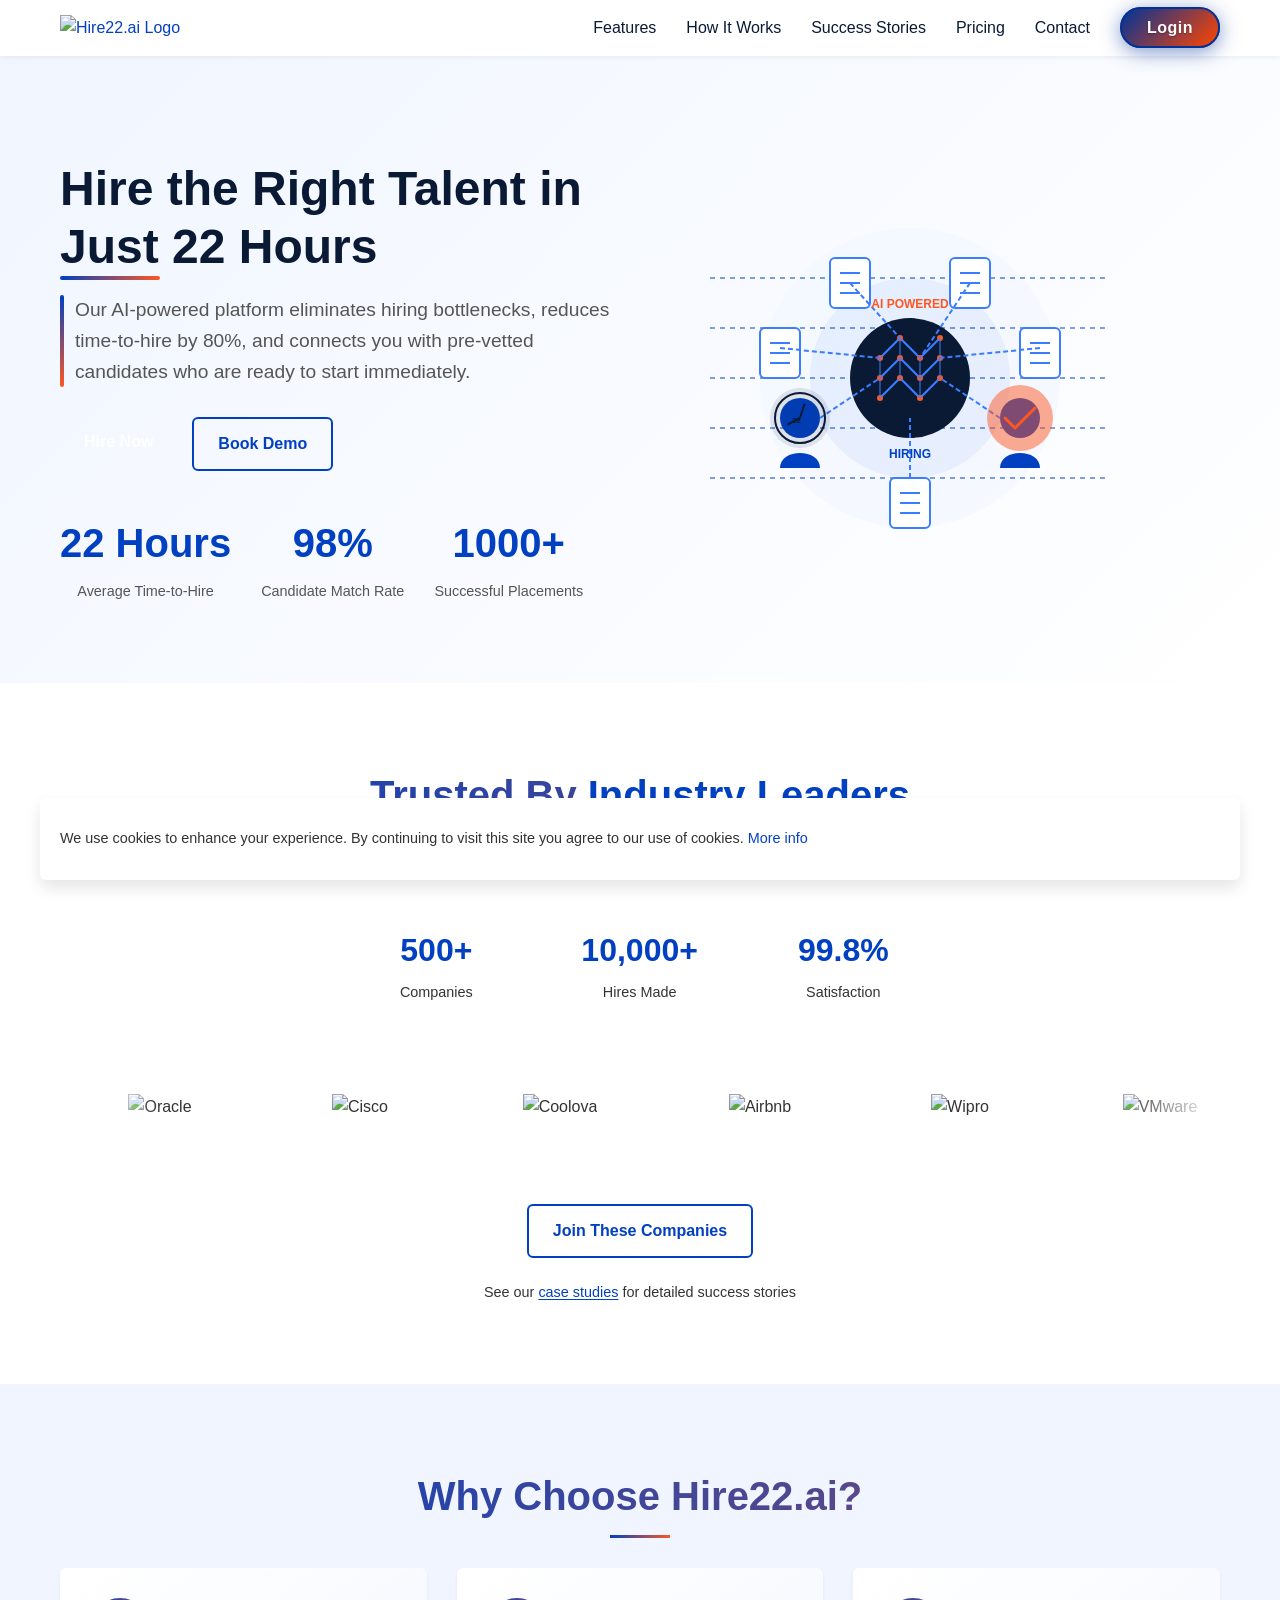
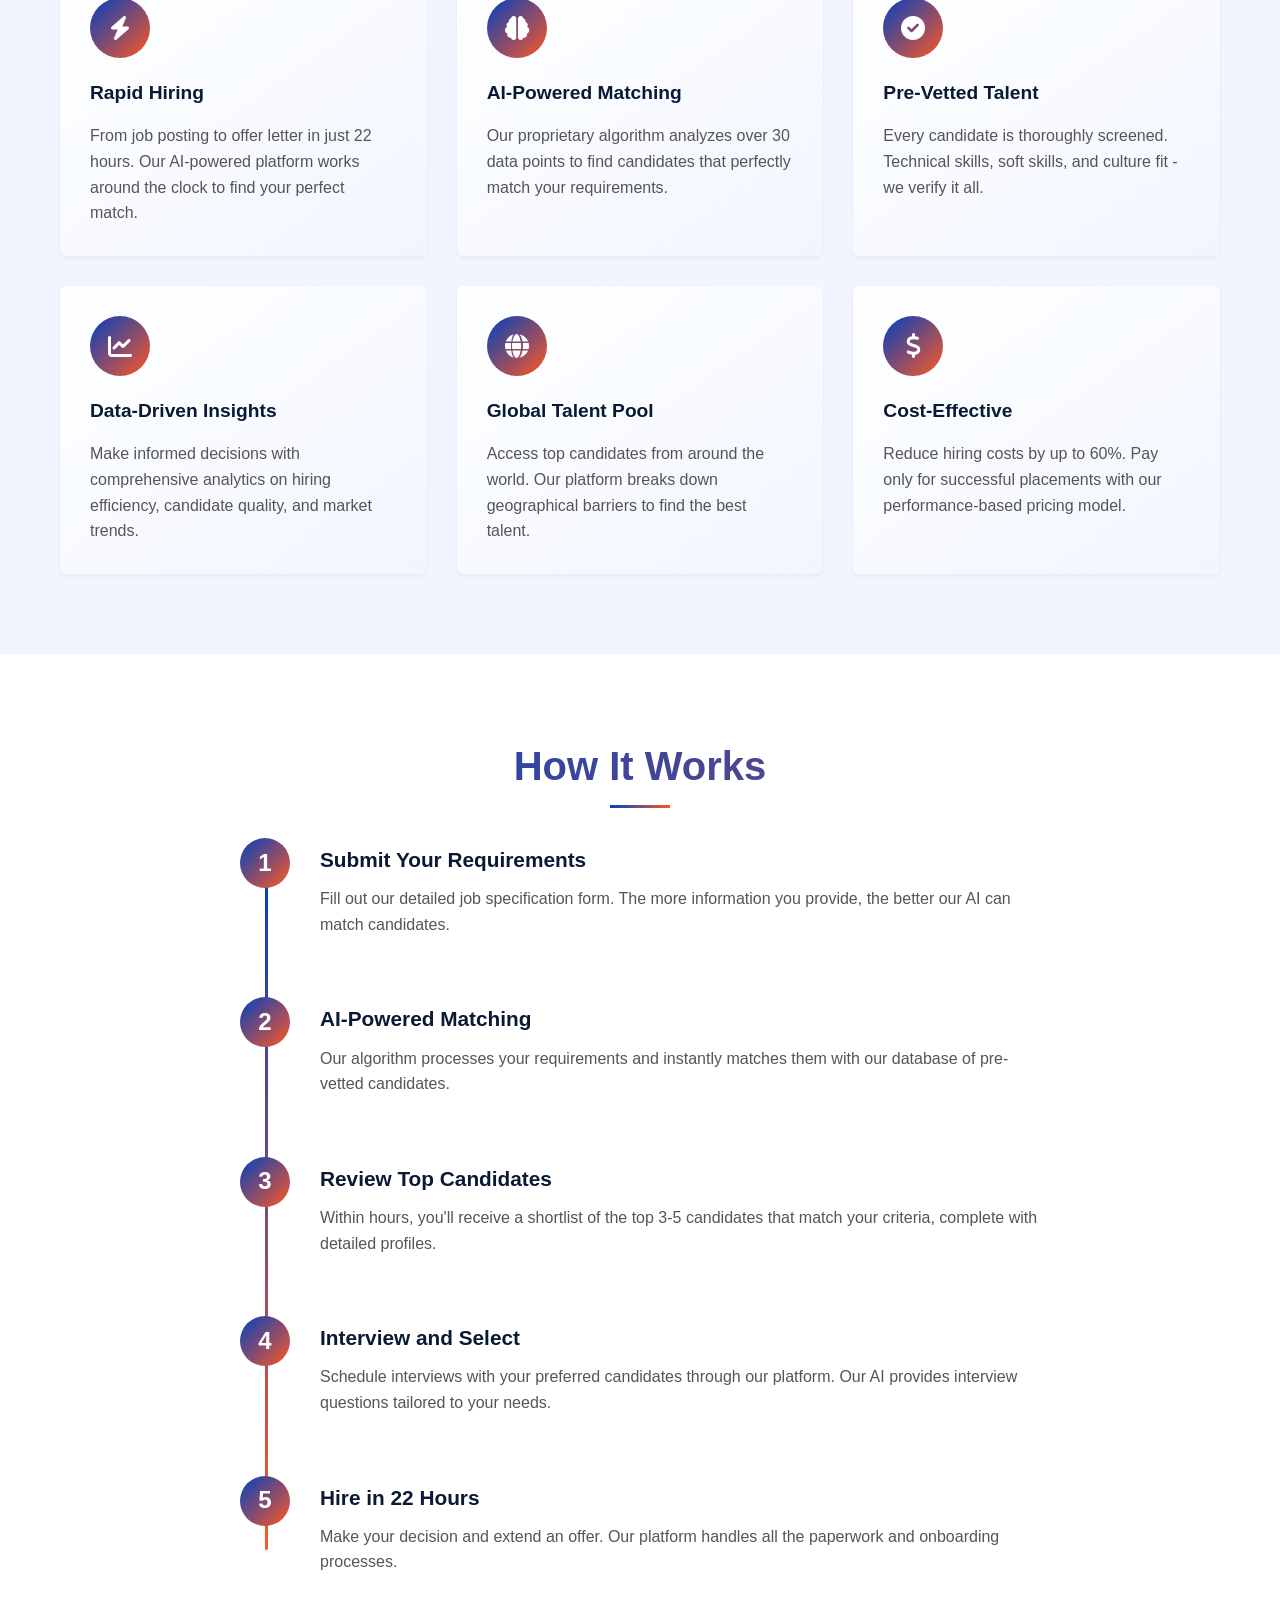
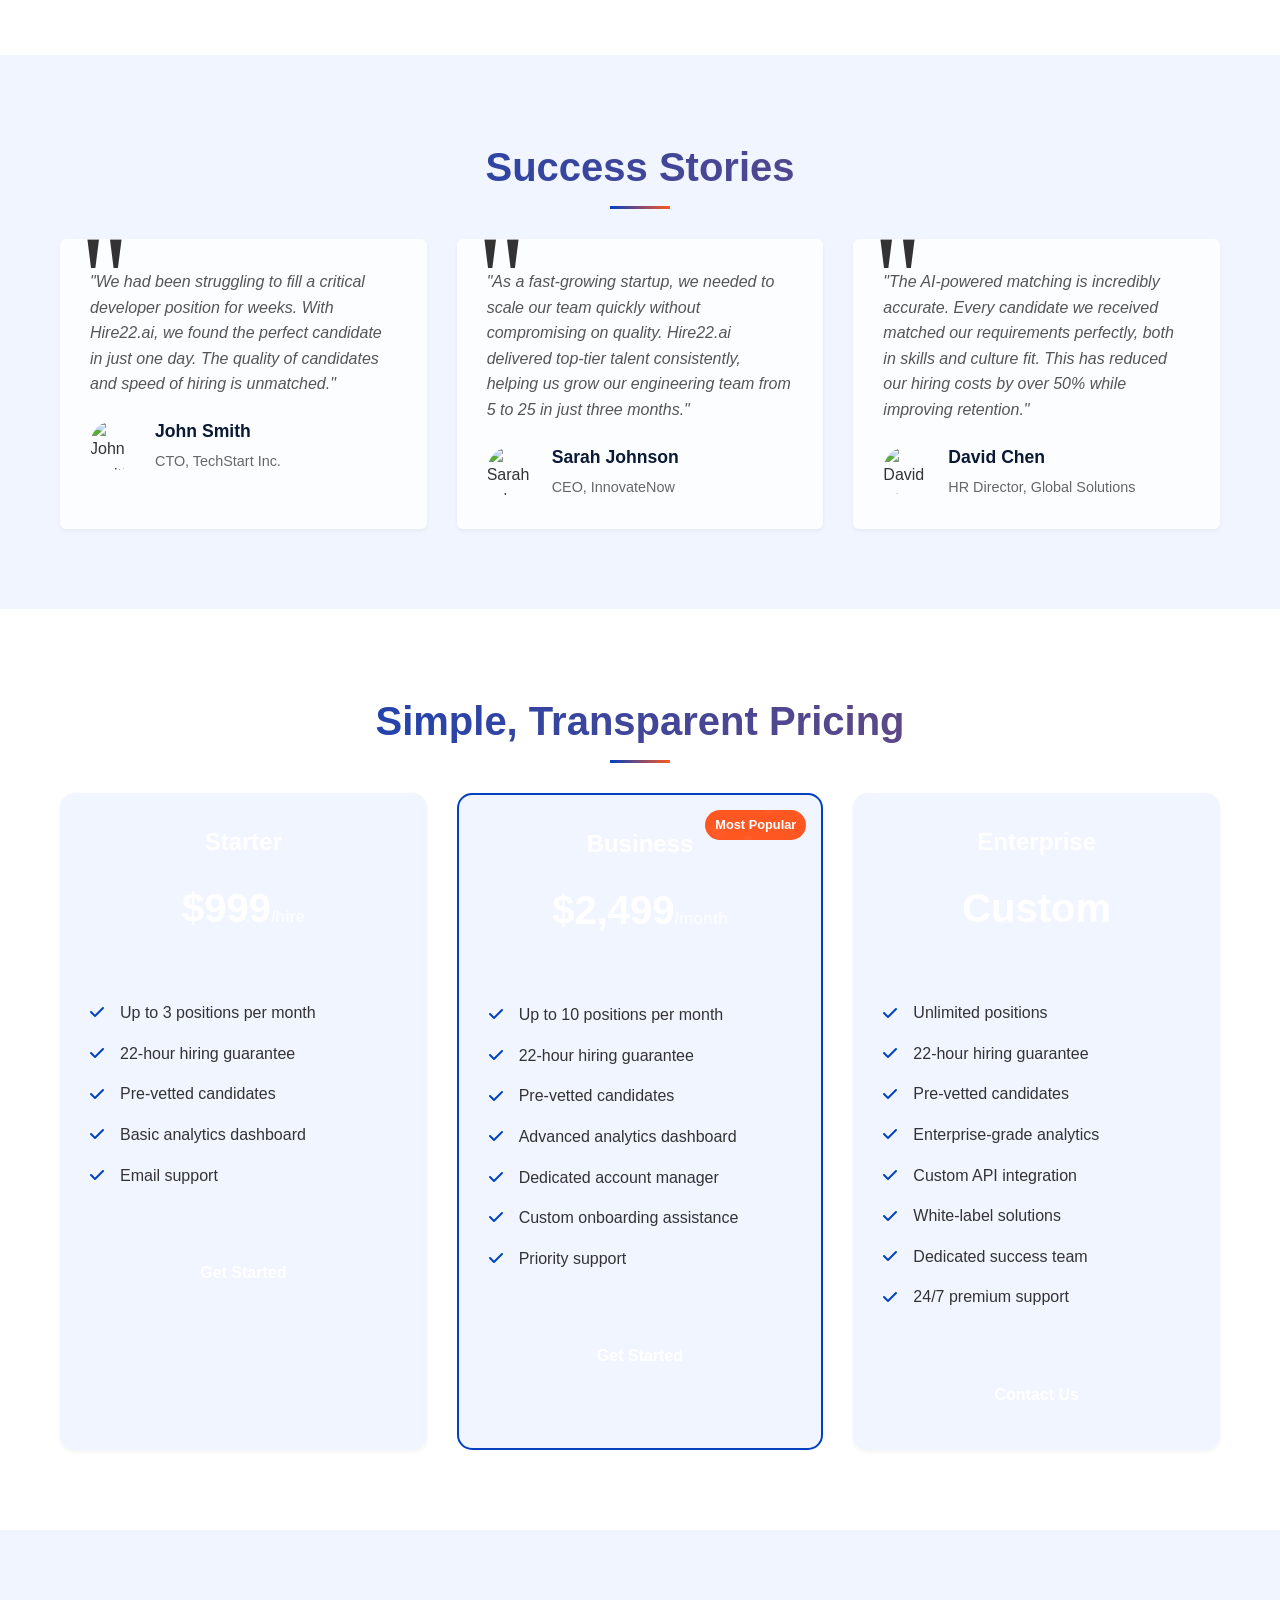
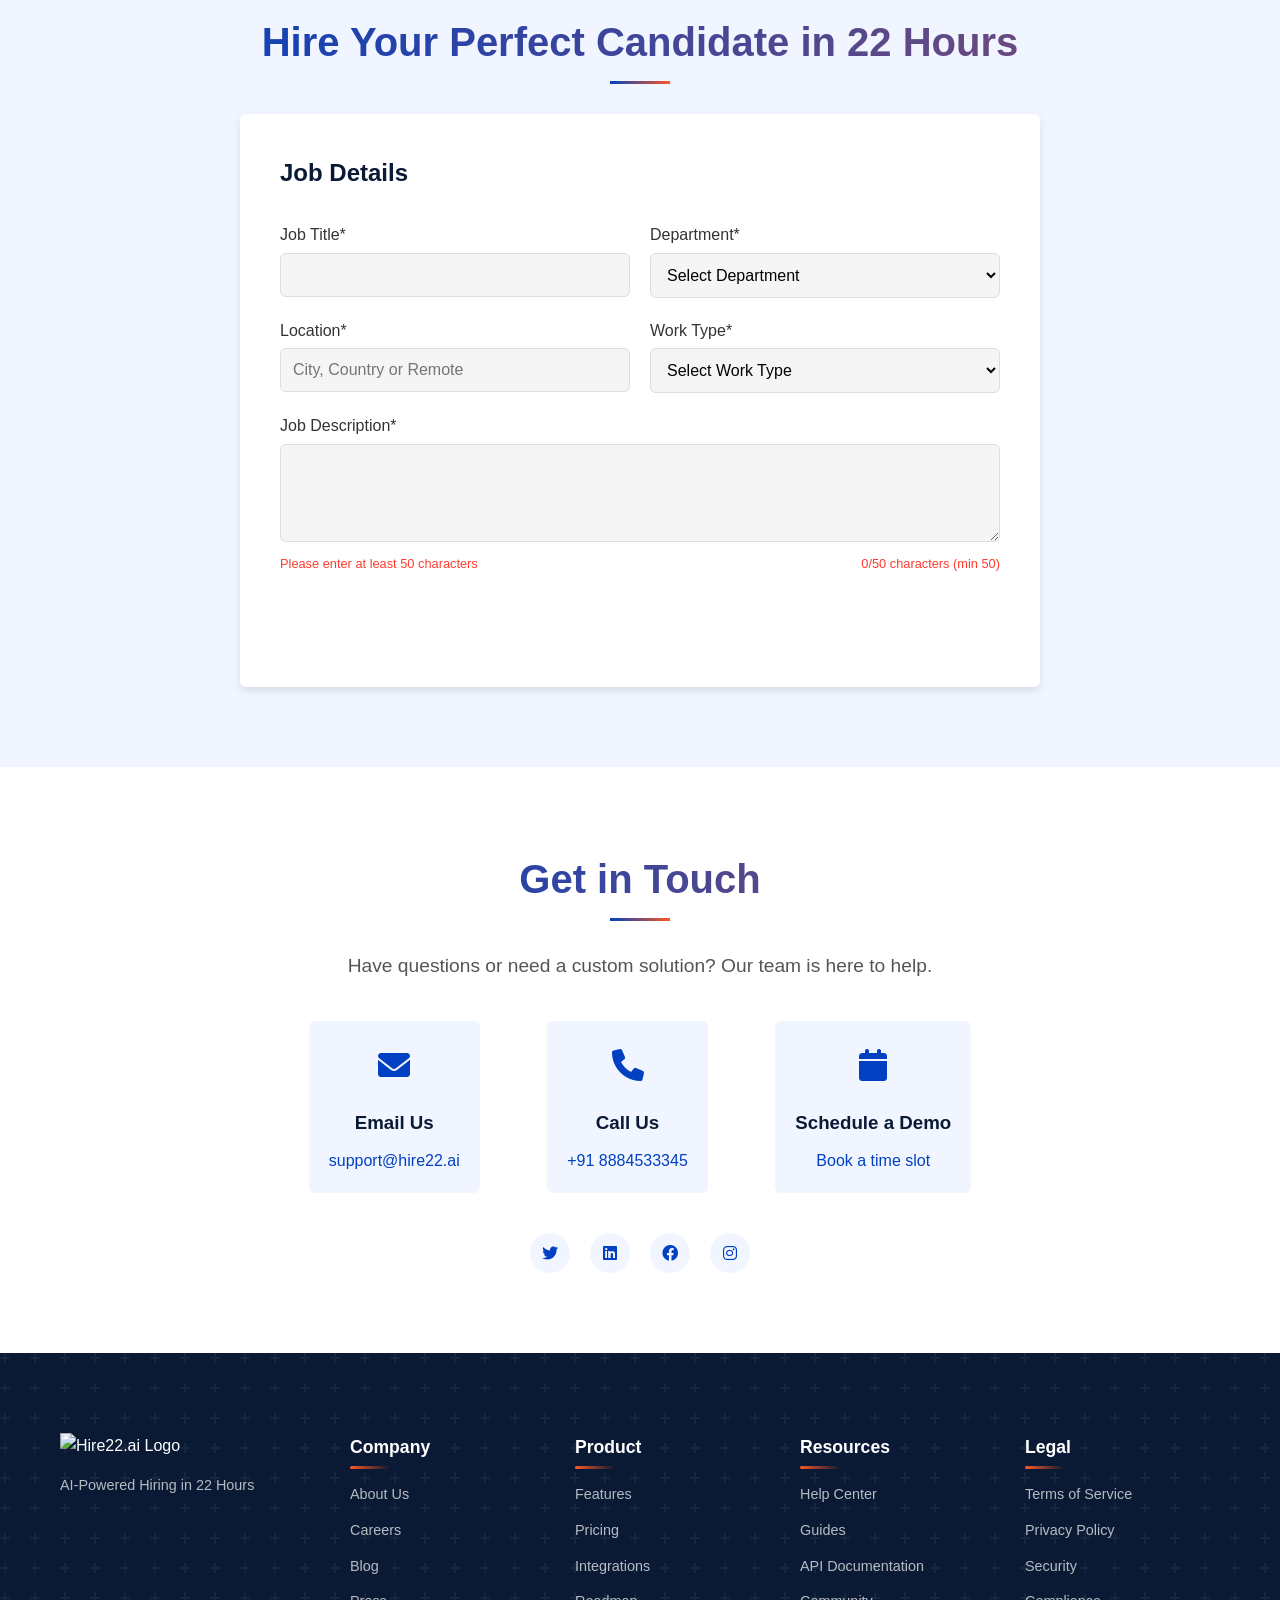
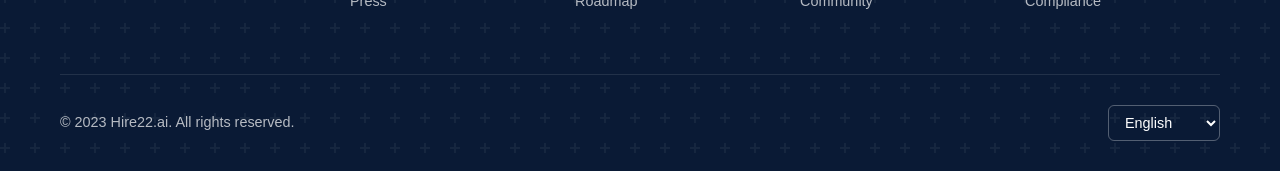
==== index.html @ baeaa0f2 "Initial Commit" ====
<!DOCTYPE html>
<html lang="en">
<head>
    <meta charset="UTF-8">
    <meta name="viewport" content="width=device-width, initial-scale=1.0">
    <title>Hire in 22 Hours - AI-Powered Recruitment Platform</title>
    <link rel="stylesheet" href="css/styles.css">
    <link rel="stylesheet" href="https://cdnjs.cloudflare.com/ajax/libs/font-awesome/6.0.0-beta3/css/all.min.css">
    <meta name="description" content="Hire22.ai - AI-powered recruitment platform that helps you hire the right candidate in just 22 hours. Save time and resources with our cutting-edge technology.">
</head>
<body>
    <header class="site-header">
        <div class="container header-container">
            <a href="/" class="logo">
                <img src="https://hire22-jobs.s3.ap-south-1.amazonaws.com/hire22-logo.svg" alt="Hire22.ai Logo">
            </a>
            <nav class="main-nav">
                <button class="mobile-menu-toggle" aria-label="Toggle Menu">
                    <span></span>
                    <span></span>
                    <span></span>
                </button>
                <ul class="nav-links">
                    <li><a href="#features">Features</a></li>
                    <li><a href="#how-it-works">How It Works</a></li>
                    <li><a href="#testimonials">Success Stories</a></li>
                    <li><a href="#pricing">Pricing</a></li>
                    <!-- <li><a href="/blog" class="nav-link">Blog</a></li> -->
                    <li><a href="#contact" class="nav-link">Contact</a></li>
                    <li><a href="login.html" class="nav-link login">Login</a></li>
                </ul>
            </nav>
        </div>
    </header>

    <main>
        <section class="hero">
            <div class="particle-container" id="particles">
                <!-- Particles will be dynamically added by JavaScript -->
            </div>
            <div class="container hero-container">
                <div class="hero-content">
                    <h1 class="hero-heading">Hire the Right Talent in Just 22 Hours</h1>
                    <p class="hero-subheading">Our AI-powered platform eliminates hiring bottlenecks, reduces time-to-hire by 80%, and connects you with pre-vetted candidates who are ready to start immediately.</p>
                    <div class="hero-cta">
                        <a href="#hire-form" class="btn btn-primary">Hire Now</a>
                        <a href="#demo" class="btn btn-secondary">Book Demo</a>
                    </div>
                    <div class="hero-stats">
                        <div class="stat">
                            <span class="stat-counter" data-target="22" data-suffix=" Hours">22 Hours</span>
                            <span class="stat-label">Average Time-to-Hire</span>
                        </div>
                        <div class="stat">
                            <span class="stat-counter" data-target="94" data-suffix="%">98%</span>
                            <span class="stat-label">Candidate Match Rate</span>
                        </div>
                        <div class="stat">
                            <span class="stat-counter" data-target="3500" data-suffix="+">1000+</span>
                            <span class="stat-label">Successful Placements</span>
                        </div>
                    </div>
                </div>
                <div class="hero-image-container">
                    <img src="assets/hero-image.svg" alt="AI-Powered Hiring Process" class="hero-image">
                </div>
            </div>
        </section>

        <section class="trusted-by">
            <div class="container">
                <h2 class="section-heading">Trusted By <span class="highlight">Industry Leaders</span></h2>
                <p class="section-subheading">Join the hundreds of companies accelerating their hiring with Hire22.ai</p>
                
                <div class="trust-metrics">
                    <div class="trust-metric">
                        <span class="metric-number">500+</span>
                        <span class="metric-label">Companies</span>
                    </div>
                    <div class="trust-metric">
                        <span class="metric-number">10,000+</span>
                        <span class="metric-label">Hires Made</span>
                    </div>
                    <div class="trust-metric">
                        <span class="metric-number">99.8%</span>
                        <span class="metric-label">Satisfaction</span>
                    </div>
                </div>
                
                <div class="clients-carousel-container">
                    <div class="client-logos track-one">
                        <!-- Original remote URLs that might not work -->
                        <div class="logo-item" data-company="Oracle">
                            <img src="assets/client-logos/oracle.png" alt="Oracle" 
                                 onerror="this.onerror=null; this.src='https://upload.wikimedia.org/wikipedia/commons/thumb/5/50/Oracle_logo.svg/320px-Oracle_logo.svg.png';">
                            <div class="logo-hover">
                                <p>"Hire22.ai reduced our time-to-hire by 60%"</p>
                            </div>
                        </div>
                        <div class="logo-item" data-company="Cisco">
                            <img src="assets/client-logos/cisco.png" alt="Cisco" 
                                 onerror="this.onerror=null; this.src='https://upload.wikimedia.org/wikipedia/commons/thumb/0/08/Cisco_logo_blue_2016.svg/320px-Cisco_logo_blue_2016.svg.png';">
                            <div class="logo-hover">
                                <p>"95% candidate match rate with our requirements"</p>
                            </div>
                        </div>
                        <div class="logo-item" data-company="Coolova">
                            <img src="assets/client-logos/coolova.png" alt="Coolova" 
                                 onerror="this.onerror=null; this.src='https://placehold.co/200x80/0A1A35/FFFFFF?text=Coolova';">
                            <div class="logo-hover">
                                <p>"Helped us build our engineering team from scratch"</p>
                            </div>
                        </div>
                        <div class="logo-item" data-company="Airbnb">
                            <img src="assets/client-logos/airbnb.png" alt="Airbnb" 
                                 onerror="this.onerror=null; this.src='https://upload.wikimedia.org/wikipedia/commons/thumb/6/69/Airbnb_Logo_B%C3%A9lo.svg/320px-Airbnb_Logo_B%C3%A9lo.svg.png';">
                            <div class="logo-hover">
                                <p>"Consistent high-quality talent acquisition"</p>
                            </div>
                        </div>
                        <div class="logo-item" data-company="Wipro">
                            <img src="assets/client-logos/wipro.png" alt="Wipro" 
                                 onerror="this.onerror=null; this.src='https://upload.wikimedia.org/wikipedia/commons/thumb/a/a0/Wipro_Primary_Logo_Color_RGB.svg/320px-Wipro_Primary_Logo_Color_RGB.svg.png';">
                            <div class="logo-hover">
                                <p>"AI-powered matching transformed our hiring"</p>
                            </div>
                        </div>
                        <div class="logo-item" data-company="VMware">
                            <img src="assets/client-logos/vmware.png" alt="VMware" 
                                 onerror="this.onerror=null; this.src='https://upload.wikimedia.org/wikipedia/commons/thumb/9/9a/Vmware.svg/320px-Vmware.svg.png';">
                            <div class="logo-hover">
                                <p>"Reduced cost-per-hire by 40% year over year"</p>
                            </div>
                        </div>
                        <div class="logo-item" data-company="Gojek">
                            <img src="assets/client-logos/gojek.png" alt="Gojek" 
                                 onerror="this.onerror=null; this.src='https://upload.wikimedia.org/wikipedia/commons/thumb/8/82/Gojek_logo_2019.svg/320px-Gojek_logo_2019.svg.png';">
                            <div class="logo-hover">
                                <p>"Scaled our tech team efficiently during hypergrowth"</p>
                            </div>
                        </div>
                    </div>
                    
                    <div class="client-logos track-two">
                        <!-- Duplicate for smooth infinite scrolling -->
                        <div class="logo-item" data-company="Oracle">
                            <img src="assets/client-logos/oracle.png" alt="Oracle" 
                                 onerror="this.onerror=null; this.src='https://upload.wikimedia.org/wikipedia/commons/thumb/5/50/Oracle_logo.svg/320px-Oracle_logo.svg.png';">
                            <div class="logo-hover">
                                <p>"Hire22.ai reduced our time-to-hire by 60%"</p>
                            </div>
                        </div>
                        <div class="logo-item" data-company="Cisco">
                            <img src="assets/client-logos/cisco.png" alt="Cisco" 
                                 onerror="this.onerror=null; this.src='https://upload.wikimedia.org/wikipedia/commons/thumb/0/08/Cisco_logo_blue_2016.svg/320px-Cisco_logo_blue_2016.svg.png';">
                            <div class="logo-hover">
                                <p>"95% candidate match rate with our requirements"</p>
                            </div>
                        </div>
                        <div class="logo-item" data-company="Coolova">
                            <img src="assets/client-logos/coolova.png" alt="Coolova" 
                                 onerror="this.onerror=null; this.src='https://placehold.co/200x80/0A1A35/FFFFFF?text=Coolova';">
                            <div class="logo-hover">
                                <p>"Helped us build our engineering team from scratch"</p>
                            </div>
                        </div>
                        <div class="logo-item" data-company="Airbnb">
                            <img src="assets/client-logos/airbnb.png" alt="Airbnb" 
                                 onerror="this.onerror=null; this.src='https://upload.wikimedia.org/wikipedia/commons/thumb/6/69/Airbnb_Logo_B%C3%A9lo.svg/320px-Airbnb_Logo_B%C3%A9lo.svg.png';">
                            <div class="logo-hover">
                                <p>"Consistent high-quality talent acquisition"</p>
                            </div>
                        </div>
                        <div class="logo-item" data-company="Wipro">
                            <img src="assets/client-logos/wipro.png" alt="Wipro" 
                                 onerror="this.onerror=null; this.src='https://upload.wikimedia.org/wikipedia/commons/thumb/a/a0/Wipro_Primary_Logo_Color_RGB.svg/320px-Wipro_Primary_Logo_Color_RGB.svg.png';">
                            <div class="logo-hover">
                                <p>"AI-powered matching transformed our hiring"</p>
                            </div>
                        </div>
                        <div class="logo-item" data-company="VMware">
                            <img src="assets/client-logos/vmware.png" alt="VMware" 
                                 onerror="this.onerror=null; this.src='https://upload.wikimedia.org/wikipedia/commons/thumb/9/9a/Vmware.svg/320px-Vmware.svg.png';">
                            <div class="logo-hover">
                                <p>"Reduced cost-per-hire by 40% year over year"</p>
                            </div>
                        </div>
                        <div class="logo-item" data-company="Gojek">
                            <img src="assets/client-logos/gojek.png" alt="Gojek" 
                                 onerror="this.onerror=null; this.src='https://upload.wikimedia.org/wikipedia/commons/thumb/8/82/Gojek_logo_2019.svg/320px-Gojek_logo_2019.svg.png';">
                            <div class="logo-hover">
                                <p>"Scaled our tech team efficiently during hypergrowth"</p>
                            </div>
                        </div>
                    </div>
                </div>
                
                <div class="trusted-by-cta">
                    <a href="#demo" class="btn btn-secondary">Join These Companies</a>
                    <p>See our <a href="#case-studies">case studies</a> for detailed success stories</p>
                </div>
            </div>
        </section>

        <section id="features" class="features">
            <div class="shapes-background">
                <div class="shape shape-1"></div>
                <div class="shape shape-2"></div>
                <div class="shape shape-3"></div>
            </div>
            <div class="container">
                <h2 class="section-heading">Why Choose Hire22.ai?</h2>
                <div class="features-grid">
                    <div class="feature-card">
                        <div class="feature-icon">
                            <i class="fas fa-bolt"></i>
                        </div>
                        <h3 class="feature-title">Rapid Hiring</h3>
                        <p class="feature-description">From job posting to offer letter in just 22 hours. Our AI-powered platform works around the clock to find your perfect match.</p>
                    </div>
                    <div class="feature-card">
                        <div class="feature-icon">
                            <i class="fas fa-brain"></i>
                        </div>
                        <h3 class="feature-title">AI-Powered Matching</h3>
                        <p class="feature-description">Our proprietary algorithm analyzes over 30 data points to find candidates that perfectly match your requirements.</p>
                    </div>
                    <div class="feature-card">
                        <div class="feature-icon">
                            <i class="fas fa-check-circle"></i>
                        </div>
                        <h3 class="feature-title">Pre-Vetted Talent</h3>
                        <p class="feature-description">Every candidate is thoroughly screened. Technical skills, soft skills, and culture fit - we verify it all.</p>
                    </div>
                    <div class="feature-card">
                        <div class="feature-icon">
                            <i class="fas fa-chart-line"></i>
                        </div>
                        <h3 class="feature-title">Data-Driven Insights</h3>
                        <p class="feature-description">Make informed decisions with comprehensive analytics on hiring efficiency, candidate quality, and market trends.</p>
                    </div>
                    <div class="feature-card">
                        <div class="feature-icon">
                            <i class="fas fa-globe"></i>
                        </div>
                        <h3 class="feature-title">Global Talent Pool</h3>
                        <p class="feature-description">Access top candidates from around the world. Our platform breaks down geographical barriers to find the best talent.</p>
                    </div>
                    <div class="feature-card">
                        <div class="feature-icon">
                            <i class="fas fa-dollar-sign"></i>
                        </div>
                        <h3 class="feature-title">Cost-Effective</h3>
                        <p class="feature-description">Reduce hiring costs by up to 60%. Pay only for successful placements with our performance-based pricing model.</p>
                    </div>
                </div>
            </div>
        </section>

        <section id="how-it-works" class="how-it-works">
            <div class="container">
                <h2 class="section-heading">How It Works</h2>
                <div class="steps">
                    <div class="step">
                        <div class="step-number">1</div>
                        <div class="step-content">
                            <h3 class="step-title">Submit Your Requirements</h3>
                            <p class="step-description">Fill out our detailed job specification form. The more information you provide, the better our AI can match candidates.</p>
                        </div>
                    </div>
                    <div class="step">
                        <div class="step-number">2</div>
                        <div class="step-content">
                            <h3 class="step-title">AI-Powered Matching</h3>
                            <p class="step-description">Our algorithm processes your requirements and instantly matches them with our database of pre-vetted candidates.</p>
                        </div>
                    </div>
                    <div class="step">
                        <div class="step-number">3</div>
                        <div class="step-content">
                            <h3 class="step-title">Review Top Candidates</h3>
                            <p class="step-description">Within hours, you'll receive a shortlist of the top 3-5 candidates that match your criteria, complete with detailed profiles.</p>
                        </div>
                    </div>
                    <div class="step">
                        <div class="step-number">4</div>
                        <div class="step-content">
                            <h3 class="step-title">Interview and Select</h3>
                            <p class="step-description">Schedule interviews with your preferred candidates through our platform. Our AI provides interview questions tailored to your needs.</p>
                        </div>
                    </div>
                    <div class="step">
                        <div class="step-number">5</div>
                        <div class="step-content">
                            <h3 class="step-title">Hire in 22 Hours</h3>
                            <p class="step-description">Make your decision and extend an offer. Our platform handles all the paperwork and onboarding processes.</p>
                        </div>
                    </div>
                </div>
            </div>
        </section>

        <section id="testimonials" class="testimonials">
            <div class="shapes-background">
                <div class="shape shape-1"></div>
                <div class="shape shape-2"></div>
                <div class="shape shape-3"></div>
            </div>
            <div class="container">
                <h2 class="section-heading">Success Stories</h2>
                <div class="testimonials-grid">
                    <div class="testimonial-card">
                        <div class="testimonial-content">
                            <p>"We had been struggling to fill a critical developer position for weeks. With Hire22.ai, we found the perfect candidate in just one day. The quality of candidates and speed of hiring is unmatched."</p>
                        </div>
                        <div class="testimonial-author">
                            <img src="assets/testimonial1.jpg" alt="John Smith" class="author-image">
                            <div class="author-info">
                                <h4 class="author-name">John Smith</h4>
                                <p class="author-position">CTO, TechStart Inc.</p>
                            </div>
                        </div>
                    </div>
                    <div class="testimonial-card">
                        <div class="testimonial-content">
                            <p>"As a fast-growing startup, we needed to scale our team quickly without compromising on quality. Hire22.ai delivered top-tier talent consistently, helping us grow our engineering team from 5 to 25 in just three months."</p>
                        </div>
                        <div class="testimonial-author">
                            <img src="assets/testimonial2.jpg" alt="Sarah Johnson" class="author-image">
                            <div class="author-info">
                                <h4 class="author-name">Sarah Johnson</h4>
                                <p class="author-position">CEO, InnovateNow</p>
                            </div>
                        </div>
                    </div>
                    <div class="testimonial-card">
                        <div class="testimonial-content">
                            <p>"The AI-powered matching is incredibly accurate. Every candidate we received matched our requirements perfectly, both in skills and culture fit. This has reduced our hiring costs by over 50% while improving retention."</p>
                        </div>
                        <div class="testimonial-author">
                            <img src="assets/testimonial3.jpg" alt="David Chen" class="author-image">
                            <div class="author-info">
                                <h4 class="author-name">David Chen</h4>
                                <p class="author-position">HR Director, Global Solutions</p>
                            </div>
                        </div>
                    </div>
                </div>
            </div>
        </section>

        <section id="pricing" class="pricing">
            <div class="shapes-background">
                <div class="shape shape-1"></div>
                <div class="shape shape-2"></div>
                <div class="shape shape-3"></div>
            </div>
            <div class="container">
                <h2 class="section-heading">Simple, Transparent Pricing</h2>
                <div class="pricing-grid">
                    <div class="pricing-card">
                        <div class="pricing-header">
                            <h3 class="pricing-title">Starter</h3>
                            <p class="pricing-price">$999<span>/hire</span></p>
                        </div>
                        <div class="pricing-features">
                            <ul>
                                <li>Up to 3 positions per month</li>
                                <li>22-hour hiring guarantee</li>
                                <li>Pre-vetted candidates</li>
                                <li>Basic analytics dashboard</li>
                                <li>Email support</li>
                            </ul>
                        </div>
                        <a href="#hire-form" class="btn btn-primary">Get Started</a>
                    </div>
                    <div class="pricing-card featured">
                        <div class="pricing-badge">Most Popular</div>
                        <div class="pricing-header">
                            <h3 class="pricing-title">Business</h3>
                            <p class="pricing-price">$2,499<span>/month</span></p>
                        </div>
                        <div class="pricing-features">
                            <ul>
                                <li>Up to 10 positions per month</li>
                                <li>22-hour hiring guarantee</li>
                                <li>Pre-vetted candidates</li>
                                <li>Advanced analytics dashboard</li>
                                <li>Dedicated account manager</li>
                                <li>Custom onboarding assistance</li>
                                <li>Priority support</li>
                            </ul>
                        </div>
                        <a href="#hire-form" class="btn btn-primary">Get Started</a>
                    </div>
                    <div class="pricing-card">
                        <div class="pricing-header">
                            <h3 class="pricing-title">Enterprise</h3>
                            <p class="pricing-price">Custom</p>
                        </div>
                        <div class="pricing-features">
                            <ul>
                                <li>Unlimited positions</li>
                                <li>22-hour hiring guarantee</li>
                                <li>Pre-vetted candidates</li>
                                <li>Enterprise-grade analytics</li>
                                <li>Custom API integration</li>
                                <li>White-label solutions</li>
                                <li>Dedicated success team</li>
                                <li>24/7 premium support</li>
                            </ul>
                        </div>
                        <a href="#contact" class="btn btn-primary">Contact Us</a>
                    </div>
                </div>
            </div>
        </section>

        <section id="hire-form" class="hire-form">
            <div class="container">
                <h2 class="section-heading">Hire Your Perfect Candidate in 22 Hours</h2>
                <form id="hiringForm" class="multi-step-form">
                    <!-- Step 1: Basic Information -->
                    <div class="form-step" data-step="1">
                        <h3 class="form-step-title">Job Details</h3>
                        <div class="form-row">
                            <div class="form-group">
                                <label for="jobTitle">Job Title*</label>
                                <input type="text" id="jobTitle" name="jobTitle" required>
                            </div>
                            <div class="form-group">
                                <label for="department">Department*</label>
                                <select id="department" name="department" required>
                                    <option value="">Select Department</option>
                                    <option value="engineering">Engineering</option>
                                    <option value="product">Product</option>
                                    <option value="design">Design</option>
                                    <option value="marketing">Marketing</option>
                                    <option value="sales">Sales</option>
                                    <option value="finance">Finance</option>
                                    <option value="hr">Human Resources</option>
                                    <option value="operations">Operations</option>
                                    <option value="other">Other</option>
                                </select>
                            </div>
                        </div>
                        <div class="form-row">
                            <div class="form-group">
                                <label for="location">Location*</label>
                                <input type="text" id="location" name="location" required placeholder="City, Country or Remote">
                            </div>
                            <div class="form-group">
                                <label for="workType">Work Type*</label>
                                <select id="workType" name="workType" required>
                                    <option value="">Select Work Type</option>
                                    <option value="full-time">Full-time</option>
                                    <option value="part-time">Part-time</option>
                                    <option value="contract">Contract</option>
                                    <option value="freelance">Freelance</option>
                                    <option value="internship">Internship</option>
                                </select>
                            </div>
                        </div>
                        <div class="form-row">
                            <div class="form-group full-width">
                                <label for="jobDescription">Job Description*</label>
                                <textarea id="jobDescription" name="jobDescription" rows="4" required></textarea>
                            </div>
                        </div>
                        <div class="form-buttons">
                            <button type="button" class="btn btn-primary next-step">Continue</button>
                        </div>
                    </div>

                    <!-- Step 2: Requirements -->
                    <div class="form-step" data-step="2">
                        <h3 class="form-step-title">Candidate Requirements</h3>
                        <div class="form-row">
                            <div class="form-group">
                                <label for="experience">Years of Experience*</label>
                                <select id="experience" name="experience" required>
                                    <option value="">Select Range</option>
                                    <option value="0-1">0-1 years</option>
                                    <option value="1-3">1-3 years</option>
                                    <option value="3-5">3-5 years</option>
                                    <option value="5-7">5-7 years</option>
                                    <option value="7-10">7-10 years</option>
                                    <option value="10+">10+ years</option>
                                </select>
                            </div>
                            <div class="form-group">
                                <label for="education">Minimum Education</label>
                                <select id="education" name="education">
                                    <option value="">Select Education Level</option>
                                    <option value="high-school">High School</option>
                                    <option value="associate">Associate's Degree</option>
                                    <option value="bachelor">Bachelor's Degree</option>
                                    <option value="master">Master's Degree</option>
                                    <option value="phd">Ph.D</option>
                                    <option value="none">No Specific Requirement</option>
                                </select>
                            </div>
                        </div>
                        <div class="form-row">
                            <div class="form-group full-width">
                                <label for="skills">Required Skills* (separate with commas)</label>
                                <input type="text" id="skills" name="skills" required>
                            </div>
                        </div>
                        <div class="form-row">
                            <div class="form-group full-width">
                                <label for="additionalRequirements">Additional Requirements</label>
                                <textarea id="additionalRequirements" name="additionalRequirements" rows="4"></textarea>
                            </div>
                        </div>
                        <div class="form-buttons">
                            <button type="button" class="btn btn-secondary prev-step">Back</button>
                            <button type="button" class="btn btn-primary next-step">Continue</button>
                        </div>
                    </div>

                    <!-- Step 3: Company Information -->
                    <div class="form-step" data-step="3">
                        <h3 class="form-step-title">Company Information</h3>
                        <div class="form-row">
                            <div class="form-group">
                                <label for="companyName">Company Name*</label>
                                <input type="text" id="companyName" name="companyName" required>
                            </div>
                            <div class="form-group">
                                <label for="companySize">Company Size*</label>
                                <select id="companySize" name="companySize" required>
                                    <option value="">Select Size</option>
                                    <option value="1-10">1-10 employees</option>
                                    <option value="11-50">11-50 employees</option>
                                    <option value="51-200">51-200 employees</option>
                                    <option value="201-500">201-500 employees</option>
                                    <option value="501-1000">501-1000 employees</option>
                                    <option value="1001+">1001+ employees</option>
                                </select>
                            </div>
                        </div>
                        <div class="form-row">
                            <div class="form-group">
                                <label for="industry">Industry*</label>
                                <select id="industry" name="industry" required>
                                    <option value="">Select Industry</option>
                                    <option value="technology">Technology</option>
                                    <option value="healthcare">Healthcare</option>
                                    <option value="finance">Finance</option>
                                    <option value="education">Education</option>
                                    <option value="retail">Retail</option>
                                    <option value="manufacturing">Manufacturing</option>
                                    <option value="media">Media & Entertainment</option>
                                    <option value="services">Professional Services</option>
                                    <option value="other">Other</option>
                                </select>
                            </div>
                            <div class="form-group">
                                <label for="website">Company Website</label>
                                <input type="url" id="website" name="website">
                            </div>
                        </div>
                        <div class="form-row">
                            <div class="form-group full-width">
                                <label for="companyDescription">Company Description</label>
                                <textarea id="companyDescription" name="companyDescription" rows="4"></textarea>
                            </div>
                        </div>
                        <div class="form-buttons">
                            <button type="button" class="btn btn-secondary prev-step">Back</button>
                            <button type="button" class="btn btn-primary next-step">Continue</button>
                        </div>
                    </div>

                    <!-- Step 4: Contact Information -->
                    <div class="form-step" data-step="4">
                        <h3 class="form-step-title">Contact Information</h3>
                        <div class="form-row">
                            <div class="form-group">
                                <label for="firstName">First Name*</label>
                                <input type="text" id="firstName" name="firstName" required>
                            </div>
                            <div class="form-group">
                                <label for="lastName">Last Name*</label>
                                <input type="text" id="lastName" name="lastName" required>
                            </div>
                        </div>
                        <div class="form-row">
                            <div class="form-group">
                                <label for="email">Email Address*</label>
                                <input type="email" id="email" name="email" required>
                            </div>
                            <div class="form-group">
                                <label for="phone">Phone Number*</label>
                                <input type="tel" id="phone" name="phone" required>
                            </div>
                        </div>
                        <div class="form-row">
                            <div class="form-group">
                                <label for="position">Your Position*</label>
                                <input type="text" id="position" name="position" required>
                            </div>
                            <div class="form-group">
                                <label for="hearAbout">How did you hear about us?</label>
                                <select id="hearAbout" name="hearAbout">
                                    <option value="">Select Option</option>
                                    <option value="search">Search Engine</option>
                                    <option value="social">Social Media</option>
                                    <option value="referral">Referral</option>
                                    <option value="news">News Article</option>
                                    <option value="event">Event</option>
                                    <option value="other">Other</option>
                                </select>
                            </div>
                        </div>
                        <div class="form-row">
                            <div class="form-group checkbox-group">
                                <input type="checkbox" id="terms" name="terms" required>
                                <label for="terms">I agree to the <a href="/terms" target="_blank">Terms of Service</a> and <a href="/privacy" target="_blank">Privacy Policy</a>*</label>
                            </div>
                        </div>
                        <div class="form-buttons">
                            <button type="button" class="btn btn-secondary prev-step">Back</button>
                            <button type="submit" class="btn btn-primary">Submit Request</button>
                        </div>
                    </div>

                    <!-- Success Message (Hidden by default) -->
                    <div class="form-success" style="display: none;">
                        <div class="success-icon">
                            <i class="fas fa-check-circle"></i>
                        </div>
                        <h3>Request Submitted Successfully!</h3>
                        <p>We've received your hiring request and our AI is already matching candidates. You'll receive your first shortlist within 22 hours.</p>
                        <p>A confirmation email has been sent to your inbox with next steps.</p>
                        <a href="#" class="btn btn-primary new-request">Submit Another Request</a>
                    </div>
                </form>
            </div>
        </section>

        <section id="contact" class="contact">
            <div class="container">
                <div class="contact-content">
                    <h2 class="section-heading">Get in Touch</h2>
                    <p class="contact-description">Have questions or need a custom solution? Our team is here to help.</p>
                    <div class="contact-methods">
                        <div class="contact-method">
                            <div class="contact-icon">
                                <i class="fas fa-envelope"></i>
                            </div>
                            <div class="contact-info">
                                <h3>Email Us</h3>
                                <p><a href="mailto:hello@hire22.ai">support@hire22.ai</a></p>
                            </div>
                        </div>
                        <div class="contact-method">
                            <div class="contact-icon">
                                <i class="fas fa-phone"></i>
                            </div>
                            <div class="contact-info">
                                <h3>Call Us</h3>
                                <p><a href="tel:+18005551234">+91 8884533345</a></p>
                            </div>
                        </div>
                        <div class="contact-method">
                            <div class="contact-icon">
                                <i class="fas fa-calendar"></i>
                            </div>
                            <div class="contact-info">
                                <h3>Schedule a Demo</h3>
                                <p><a href="#demo" class="demo-link">Book a time slot</a></p>
                            </div>
                        </div>
                    </div>
                    <div class="social-links">
                        <a href="https://twitter.com/hire22ai" target="_blank" class="social-link"><i class="fab fa-twitter"></i></a>
                        <a href="https://www.linkedin.com/company/hire22ai" target="_blank" class="social-link"><i class="fab fa-linkedin"></i></a>
                        <a href="https://www.facebook.com/hire22ai" target="_blank" class="social-link"><i class="fab fa-facebook"></i></a>
                        <a href="https://www.instagram.com/hire22ai" target="_blank" class="social-link"><i class="fab fa-instagram"></i></a>
                    </div>
                </div>
            </div>
        </section>
    </main>

    <footer class="site-footer">
        <div class="container">
            <div class="footer-content">
                <div class="footer-logo">
                    <img src="https://hire22-jobs.s3.ap-south-1.amazonaws.com/hire22-logo.svg" alt="Hire22.ai Logo">
                    <p class="tagline">AI-Powered Hiring in 22 Hours</p>
                </div>
                <div class="footer-links">
                    <div class="footer-section">
                        <h3>Company</h3>
                        <ul>
                            <li><a href="/about">About Us</a></li>
                            <li><a href="/careers">Careers</a></li>
                            <li><a href="/blog">Blog</a></li>
                            <li><a href="/press">Press</a></li>
                        </ul>
                    </div>
                    <div class="footer-section">
                        <h3>Product</h3>
                        <ul>
                            <li><a href="#features">Features</a></li>
                            <li><a href="#pricing">Pricing</a></li>
                            <li><a href="/integrations">Integrations</a></li>
                            <li><a href="/roadmap">Roadmap</a></li>
                        </ul>
                    </div>
                    <div class="footer-section">
                        <h3>Resources</h3>
                        <ul>
                            <li><a href="/help">Help Center</a></li>
                            <li><a href="/guides">Guides</a></li>
                            <li><a href="/api">API Documentation</a></li>
                            <li><a href="/community">Community</a></li>
                        </ul>
                    </div>
                    <div class="footer-section">
                        <h3>Legal</h3>
                        <ul>
                            <li><a href="/terms">Terms of Service</a></li>
                            <li><a href="/privacy">Privacy Policy</a></li>
                            <li><a href="/security">Security</a></li>
                            <li><a href="/compliance">Compliance</a></li>
                        </ul>
                    </div>
                </div>
            </div>
            <div class="footer-bottom">
                <p class="copyright">&copy; 2023 Hire22.ai. All rights reserved.</p>
                <div class="footer-language">
                    <select id="language-selector">
                        <option value="en">English</option>
                        <option value="es">Español</option>
                        <option value="fr">Français</option>
                        <option value="de">Deutsch</option>
                        <option value="pt">Português</option>
                    </select>
                </div>
            </div>
        </div>
    </footer>

    <!-- Cookies Consent -->
    <div class="cookie-consent">
        <p>We use cookies to enhance your experience. By continuing to visit this site you agree to our use of cookies. <a href="/privacy">More info</a></p>
        <button class="btn btn-primary accept-cookies">Accept</button>
    </div>

    <!-- Demo Modal (Hidden by default) -->
    <div id="demo" class="modal">
        <div class="modal-content">
            <span class="close-modal">&times;</span>
            <h2>Schedule a Demo</h2>
            <p>See how Hire22.ai can transform your hiring process with a personalized demo.</p>
            <form id="demoForm">
                <div class="form-row">
                    <div class="form-group">
                        <label for="demoName">Full Name*</label>
                        <input type="text" id="demoName" name="demoName" required>
                    </div>
                    <div class="form-group">
                        <label for="demoEmail">Email Address*</label>
                        <input type="email" id="demoEmail" name="demoEmail" required>
                    </div>
                </div>
                <div class="form-row">
                    <div class="form-group">
                        <label for="demoCompany">Company Name*</label>
                        <input type="text" id="demoCompany" name="demoCompany" required>
                    </div>
                    <div class="form-group">
                        <label for="demoPhone">Phone Number*</label>
                        <input type="tel" id="demoPhone" name="demoPhone" required>
                    </div>
                </div>
                <div class="form-row">
                    <div class="form-group full-width">
                        <label for="demoDate">Preferred Date and Time</label>
                        <input type="datetime-local" id="demoDate" name="demoDate">
                    </div>
                </div>
                <div class="form-row">
                    <div class="form-group full-width">
                        <label for="demoMessage">Questions or Comments</label>
                        <textarea id="demoMessage" name="demoMessage" rows="3"></textarea>
                    </div>
                </div>
                <button type="submit" class="btn btn-primary">Book My Demo</button>
            </form>
        </div>
    </div>

    <script src="js/script.js"></script>
    <script src="js/form-validation.js"></script>
    <script src="js/hero-animation.js"></script>
    <script>
        document.addEventListener('DOMContentLoaded', function() {
            // Check if user is logged in
            const isAuthenticated = localStorage.getItem('hire22_authenticated') === 'true';
            const userName = localStorage.getItem('hire22_user_name');
            const userEmail = localStorage.getItem('hire22_user_email');
            
            // Update navigation based on authentication state
            updateNavigation(isAuthenticated, userName);
            
            // Handle theme toggle
            const themeToggle = document.querySelector('.theme-toggle');
            if (themeToggle) {
                const htmlElement = document.documentElement;
                const themeIcon = themeToggle.querySelector('i');
                
                // Check for saved theme preference or use device preference
                const savedTheme = localStorage.getItem('theme') || 
                    (window.matchMedia('(prefers-color-scheme: dark)').matches ? 'dark' : 'light');
                
                // Apply saved theme
                htmlElement.setAttribute('data-theme', savedTheme);
                updateThemeIcon(savedTheme);
                
                // Toggle theme on click
                themeToggle.addEventListener('click', function() {
                    themeToggle.classList.add('switching');
                    
                    // Toggle theme
                    const currentTheme = htmlElement.getAttribute('data-theme');
                    const newTheme = currentTheme === 'light' ? 'dark' : 'light';
                    
                    // Apply new theme with animation
                    setTimeout(() => {
                        htmlElement.setAttribute('data-theme', newTheme);
                        localStorage.setItem('theme', newTheme);
                        updateThemeIcon(newTheme);
                        
                        // Remove animation class after animation completes
                        setTimeout(() => {
                            themeToggle.classList.remove('switching');
                        }, 500);
                    }, 100);
                });
                
                function updateThemeIcon(theme) {
                    themeIcon.className = theme === 'light' ? 'fas fa-sun' : 'fas fa-moon';
                }
            }
            
            // Function to update navigation based on authentication state
            function updateNavigation(isAuthenticated, userName) {
                const loginLinks = document.querySelectorAll('.nav-link.login');
                const signupLinks = document.querySelectorAll('a[href="signup.html"]');
                
                if (isAuthenticated) {
                    // Update login links to show user name or Account
                    loginLinks.forEach(link => {
                        link.textContent = userName || 'My Account';
                        link.href = '#my-account';
                        
                        // Add logout functionality
                        link.addEventListener('click', function(e) {
                            if (link.getAttribute('href') === '#my-account') {
                                e.preventDefault();
                                
                                // Show a mini dropdown with logout option
                                const dropdown = document.createElement('div');
                                dropdown.className = 'account-dropdown';
                                dropdown.innerHTML = `
                                    <ul>
                                        <li class="dropdown-username">${userName || userEmail || 'My Account'}</li>
                                        <li><a href="#dashboard">Dashboard</a></li>
                                        <li><a href="#settings">Settings</a></li>
                                        <li><a href="#" id="logout-link">Logout</a></li>
                                    </ul>
                                `;
                                
                                // Position the dropdown
                                dropdown.style.position = 'absolute';
                                dropdown.style.top = (link.offsetTop + link.offsetHeight) + 'px';
                                dropdown.style.right = '20px';
                                dropdown.style.backgroundColor = 'var(--card-bg)';
                                dropdown.style.boxShadow = 'var(--shadow-md)';
                                dropdown.style.borderRadius = 'var(--border-radius)';
                                dropdown.style.zIndex = '1000';
                                dropdown.style.minWidth = '200px';
                                
                                document.body.appendChild(dropdown);
                                
                                // Handle logout
                                document.getElementById('logout-link').addEventListener('click', function(e) {
                                    e.preventDefault();
                                    
                                    // Clear authentication data
                                    localStorage.removeItem('hire22_authenticated');
                                    localStorage.removeItem('hire22_user_name');
                                    localStorage.removeItem('hire22_user_email');
                                    localStorage.removeItem('hire22_user_role');
                                    
                                    // Reload page to reflect logged out state
                                    window.location.reload();
                                });
                                
                                // Close dropdown when clicking outside
                                document.addEventListener('click', function closeDropdown(e) {
                                    if (!dropdown.contains(e.target) && e.target !== link) {
                                        dropdown.remove();
                                        document.removeEventListener('click', closeDropdown);
                                    }
                                });
                            }
                        });
                    });
                    
                    // Change signup links to "Dashboard" links
                    signupLinks.forEach(link => {
                        link.textContent = 'Dashboard';
                        link.href = '#dashboard';
                    });
                    
                    // Add a welcome message if we're on the home page
                    const heroSection = document.querySelector('.hero');
                    if (heroSection) {
                        const welcomeBanner = document.createElement('div');
                        welcomeBanner.className = 'welcome-banner';
                        welcomeBanner.style.backgroundColor = 'var(--primary-color)';
                        welcomeBanner.style.color = 'white';
                        welcomeBanner.style.padding = '10px 0';
                        welcomeBanner.style.textAlign = 'center';
                        welcomeBanner.style.marginBottom = '20px';
                        welcomeBanner.style.borderRadius = 'var(--border-radius)';
                        welcomeBanner.style.animation = 'fadeIn 0.5s ease-in-out';
                        
                        welcomeBanner.innerHTML = `
                            <div class="container">
                                <p>Welcome back, <strong>${userName || userEmail || 'valued user'}</strong>! 
                                <a href="#dashboard" style="color: white; text-decoration: underline;">View your dashboard</a> or 
                                <a href="#postjob" style="color: white; text-decoration: underline;">post a new job</a></p>
                            </div>
                        `;
                        
                        heroSection.insertBefore(welcomeBanner, heroSection.firstChild);
                    }
                }
            }
            
            // Handle scroll animations
            const observer = new IntersectionObserver((entries) => {
                entries.forEach(entry => {
                    if (entry.isIntersecting) {
                        entry.target.classList.add('animate');
                        observer.unobserve(entry.target);
                    }
                });
            }, {
                threshold: 0.1
            });
            
            document.querySelectorAll('.animate-on-scroll').forEach(element => {
                observer.observe(element);
            });
        });
    </script>
</body>
</html>
---- css/styles.css ----
/* Base Styles */
:root {
    /* Light mode variables */
    --primary-color: #0040C1;
    --secondary-color: #FF5722;
    --dark-blue: #0A1A35;
    --light-blue: #F0F5FF;
    --text-color: #333;
    --light-gray: #f5f5f5;
    --medium-gray: #ddd;
    --white: #fff;
    --bg-color: #fff;
    --footer-bg: #0A1A35;
    --footer-text: #fff;
    --card-bg: #fff;
    --input-bg: #fff;
    --border-color: #ddd;
    --shadow-color: rgba(0, 0, 0, 0.1);
    --font-primary: 'Inter', -apple-system, BlinkMacSystemFont, 'Segoe UI', Roboto, Oxygen, Ubuntu, Cantarell, 'Open Sans', 'Helvetica Neue', sans-serif;
    --shadow-sm: 0 2px 4px rgba(0, 0, 0, 0.05);
    --shadow-md: 0 4px 8px rgba(0, 0, 0, 0.1);
    --shadow-lg: 0 8px 16px rgba(0, 0, 0, 0.1);
    --transition: all 0.3s ease;
    --border-radius: 6px;
    --container-width: 1200px;
    --error-color: #ff3b30;
    --success-color: #34c759;
    --warning-color: #ff9500;
    --info-color: #007aff;
    --color-success: #28a745;
    --color-success-rgb: 40, 167, 69;
    --color-danger: #dc3545;
    --color-danger-rgb: 220, 53, 69;
    --color-info: #17a2b8;
    --color-info-rgb: 23, 162, 184;
    --color-primary-rgb: 0, 64, 193;
}

[data-theme="dark"] {
    /* Dark mode variables */
    --primary-color: #1A75FF;
    --secondary-color: #FF7648;
    --dark-blue: #0A1A35;
    --light-blue: #0F2654;
    --text-color: #E0E0E0;
    --light-gray: #1E1E1E;
    --medium-gray: #333333;
    --white: #121212;
    --bg-color: #121212;
    --footer-bg: #0A0A0A;
    --footer-text: #E0E0E0;
    --card-bg: #1E1E1E;
    --input-bg: #2A2A2A;
    --border-color: #333333;
    --shadow-color: rgba(0, 0, 0, 0.8);
    --shadow-sm: 0 2px 4px rgba(0, 0, 0, 0.3);
    --shadow-md: 0 4px 8px rgba(0, 0, 0, 0.4);
    --shadow-lg: 0 8px 16px rgba(0, 0, 0, 0.5);
    --color-success: #30d158;
    --color-success-rgb: 48, 209, 88;
    --color-danger: #ff453a;
    --color-danger-rgb: 255, 69, 58;
    --color-info: #64d2ff;
    --color-info-rgb: 100, 210, 255;
    --color-primary-rgb: 26, 117, 255;
}

* {
    margin: 0;
    padding: 0;
    box-sizing: border-box;
}

body {
    font-family: var(--font-primary);
    color: var(--text-color);
    line-height: 1.6;
    overflow-x: hidden;
}

.container {
    width: 100%;
    max-width: var(--container-width);
    margin: 0 auto;
    padding: 0 20px;
}

a {
    text-decoration: none;
    color: var(--primary-color);
    transition: var(--transition);
}

a:hover {
    color: var(--secondary-color);
}

ul {
    list-style: none;
}

img {
    max-width: 100%;
    height: auto;
}

section {
    padding: 80px 0;
}

.section-heading {
    font-size: 2.5rem;
    margin-bottom: 40px;
    text-align: center;
    color: var(--dark-blue);
    position: relative;
}

.section-heading::after {
    content: "";
    position: absolute;
    bottom: -10px;
    left: 50%;
    transform: translateX(-50%);
    width: 60px;
    height: 3px;
    background-color: var(--secondary-color);
}

/* Animation Classes */
@keyframes fadeIn {
    from { opacity: 0; }
    to { opacity: 1; }
}

@keyframes slideInUp {
    from {
        transform: translateY(50px);
        opacity: 0;
    }
    to {
        transform: translateY(0);
        opacity: 1;
    }
}

@keyframes slideInLeft {
    from {
        transform: translateX(-50px);
        opacity: 0;
    }
    to {
        transform: translateX(0);
        opacity: 1;
    }
}

@keyframes slideInRight {
    from {
        transform: translateX(50px);
        opacity: 0;
    }
    to {
        transform: translateX(0);
        opacity: 1;
    }
}

@keyframes pulse {
    0% { transform: scale(1); }
    50% { transform: scale(1.05); }
    100% { transform: scale(1); }
}

@keyframes float {
    0%, 100% { transform: translateY(0); }
    50% { transform: translateY(-10px); }
}

@keyframes rotate {
    from { transform: rotate(0deg); }
    to { transform: rotate(360deg); }
}

.fade-in {
    animation: fadeIn 1s ease forwards;
}

.slide-up {
    animation: slideInUp 1s ease forwards;
}

.slide-left {
    animation: slideInLeft 1s ease forwards;
}

.slide-right {
    animation: slideInRight 1s ease forwards;
}

.pulse {
    animation: pulse 2s infinite;
}

.float {
    animation: float 3s ease-in-out infinite;
}

.rotate {
    animation: rotate 10s linear infinite;
}

/* Buttons */
.btn {
    display: inline-block;
    padding: 12px 24px;
    font-weight: 600;
    font-size: 1rem;
    border-radius: var(--border-radius);
    text-align: center;
    cursor: pointer;
    transition: var(--transition);
    border: none;
}

.btn-primary {
    background-color: var(--primary-color);
    color: var(--white);
}

.btn-primary:hover {
    background-color: #003298;
    transform: translateY(-2px);
    box-shadow: var(--shadow-md);
    color: var(--white);
}

.btn-secondary {
    background-color: transparent;
    color: var(--primary-color);
    border: 2px solid var(--primary-color);
}

.btn-secondary:hover {
    background-color: var(--light-blue);
    transform: translateY(-2px);
}

/* Header */
.site-header {
    position: fixed;
    top: 0;
    left: 0;
    width: 100%;
    background-color: var(--white);
    box-shadow: var(--shadow-sm);
    z-index: 100;
    padding: 15px 0;
    transition: var(--transition);
}

.header-container {
    display: flex;
    justify-content: space-between;
    align-items: center;
}

.logo img {
    height: 40px;
}

.main-nav {
    display: flex;
    align-items: center;
}

.nav-links {
    display: flex;
    align-items: center;
}

.nav-links li {
    margin-left: 30px;
}

.nav-links a {
    color: var(--dark-blue);
    font-weight: 500;
    position: relative;
}

.nav-links a:hover {
    color: var(--primary-color);
}

.nav-links a::after {
    content: "";
    position: absolute;
    width: 0;
    height: 2px;
    bottom: -5px;
    left: 0;
    background-color: var(--primary-color);
    transition: var(--transition);
}

.nav-links a:hover::after {
    width: 100%;
}

.nav-links .login {
    background: linear-gradient(135deg, #003399, #FF4500);
    color: white;
    padding: 10px 25px;
    border-radius: 30px;
    font-weight: 700;
    transition: all 0.3s ease;
    box-shadow: 0 4px 20px rgba(0, 51, 153, 0.5);
    border: 2px solid #003399;
    text-shadow: 0 1px 2px rgba(0, 0, 0, 0.3);
    position: relative;
    z-index: 2;
    letter-spacing: 0.5px;
}

.nav-links .login:hover {
    transform: translateY(-3px);
    box-shadow: 0 8px 25px rgba(0, 51, 153, 0.6);
    background: linear-gradient(135deg, #FF4500, #003399);
    color: white;
    text-decoration: none;
    border-color: #FF4500;
}

.nav-links .login:active {
    transform: translateY(0);
    box-shadow: 0 4px 8px rgba(0, 51, 153, 0.4);
}

/* Dark mode login button */
[data-theme="dark"] .nav-links .login {
    background: linear-gradient(135deg, #FF4500, #FF7648);
    color: white;
    box-shadow: 0 4px 20px rgba(255, 69, 0, 0.5);
    border: 2px solid #FF4500;
    text-shadow: 0 1px 2px rgba(0, 0, 0, 0.4);
}

.mobile-menu-toggle {
    display: none;
    background: none;
    border: none;
    cursor: pointer;
}

.mobile-menu-toggle span {
    display: block;
    width: 25px;
    height: 3px;
    background-color: var(--dark-blue);
    margin: 5px 0;
    transition: var(--transition);
}

/* Hero Section */
.hero {
    padding: 160px 0 80px;
    background: linear-gradient(135deg, var(--light-blue) 0%, #fff 100%);
    overflow: hidden;
}

.hero-container {
    display: grid;
    grid-template-columns: 1fr 1fr;
    gap: 40px;
    align-items: center;
}

.hero-content {
    opacity: 0;
    animation: fadeIn 1s ease forwards 0.3s;
}

.hero-heading {
    font-size: 3rem;
    font-weight: 700;
    color: var(--dark-blue);
    margin-bottom: 20px;
    line-height: 1.2;
}

.hero-subheading {
    font-size: 1.2rem;
    color: #555;
    margin-bottom: 30px;
}

.hero-cta {
    display: flex;
    gap: 15px;
    margin-bottom: 40px;
}

.hero-image-container {
    opacity: 0;
    animation: fadeIn 1s ease forwards 0.6s;
    position: relative;
}

.hero-image {
    width: 100%;
    max-width: 500px;
    transform-origin: center;
    transition: var(--transition);
}

.hero-image:hover {
    transform: scale(1.02);
}

.hero-stats {
    display: flex;
    gap: 30px;
    margin-top: 30px;
}

.stat {
    display: flex;
    flex-direction: column;
    align-items: center;
}

.stat-counter {
    font-size: 2.5rem;
    font-weight: 700;
    color: var(--primary-color);
    margin-bottom: 5px;
}

.stat-label {
    font-size: 0.9rem;
    color: #555;
    text-align: center;
}

/* Trusted By Section */
.trusted-by {
    background-color: var(--white);
    padding: 80px 0;
    position: relative;
    overflow: hidden;
}

.trusted-by::before {
    content: '';
    position: absolute;
    top: 0;
    left: 0;
    width: 100%;
    height: 100%;
    background-image: radial-gradient(circle at 10% 20%, rgba(var(--primary-color-rgb), 0.05) 0%, transparent 50%);
    z-index: 0;
}

.trusted-by .container {
    position: relative;
    z-index: 1;
}

.section-heading .highlight {
    color: var(--primary-color);
    position: relative;
}

.section-heading .highlight::after {
    content: '';
    position: absolute;
    bottom: -2px;
    left: 0;
    width: 100%;
    height: 3px;
    background-color: var(--secondary-color);
    border-radius: 3px;
}

.section-subheading {
    text-align: center;
    font-size: 1.1rem;
    color: var(--text-color);
    margin: -20px auto 30px;
    max-width: 800px;
}

/* Trust Metrics */
.trust-metrics {
    display: flex;
    justify-content: center;
    gap: 40px;
    margin-bottom: 40px;
    flex-wrap: wrap;
}

.trust-metric {
    display: flex;
    flex-direction: column;
    align-items: center;
    background-color: rgba(var(--primary-color-rgb), 0.05);
    padding: 20px 30px;
    border-radius: var(--border-radius);
    min-width: 150px;
    transition: transform 0.3s ease, box-shadow 0.3s ease;
}

.trust-metric:hover {
    transform: translateY(-5px);
    box-shadow: 0 10px 20px rgba(0, 0, 0, 0.1);
}

.metric-number {
    font-size: 2rem;
    font-weight: 700;
    color: var(--primary-color);
    margin-bottom: 5px;
}

.metric-label {
    font-size: 0.9rem;
    color: var(--text-color);
}

/* Enhanced Client Logos Carousel */
.clients-carousel-container {
    width: 100%;
    overflow: hidden;
    position: relative;
    margin: 40px 0;
    max-width: 100%;
}

.clients-carousel-container::before, 
.clients-carousel-container::after {
    content: '';
    position: absolute;
    top: 0;
    width: 100px;
    height: 100%;
    z-index: 2;
    pointer-events: none;
}

.clients-carousel-container::before {
    left: 0;
    background: linear-gradient(to right, var(--white), transparent);
}

.clients-carousel-container::after {
    right: 0;
    background: linear-gradient(to left, var(--white), transparent);
}

.client-logos {
    display: flex;
    align-items: center;
    animation-timing-function: linear;
    animation-iteration-count: infinite;
    width: max-content;
}

.track-one {
    animation: scrollLogos 30s linear infinite;
    z-index: 2;
}

.track-two {
    /* Position the second track at exactly 100% offset from the first */
    position: absolute;
    top: 0;
    left: 100%;
    animation: scrollLogos2 30s linear infinite;
    z-index: 1;
}

@keyframes scrollLogos {
    0% { transform: translateX(0); }
    100% { transform: translateX(-100%); }
}

@keyframes scrollLogos2 {
    0% { transform: translateX(0); }
    100% { transform: translateX(-100%); }
}

.logo-item {
    position: relative;
    padding: 20px 30px;
    display: flex;
    align-items: center;
    justify-content: center;
    min-width: 180px;
    height: 100px;
    cursor: pointer;
    transition: all 0.3s ease;
    border-radius: var(--border-radius);
    margin: 0 10px;
}

.logo-item::before {
    content: '';
    position: absolute;
    top: 0;
    left: 0;
    width: 100%;
    height: 100%;
    border-radius: var(--border-radius);
    box-shadow: 0 5px 15px rgba(0, 0, 0, 0.05);
    opacity: 0;
    transition: opacity 0.3s ease;
}

.logo-item:hover {
    transform: translateY(-5px);
    filter: grayscale(0);
    opacity: 1;
}

.logo-item:hover::before {
    opacity: 1;
}

.logo-item img {
    height: 40px;
    max-width: 140px;
    object-fit: contain;
    transition: all 0.3s ease;
    z-index: 1;
}

.logo-hover {
    position: absolute;
    top: 0;
    left: 0;
    width: 100%;
    height: 100%;
    background-color: var(--primary-color);
    display: flex;
    align-items: center;
    justify-content: center;
    padding: 15px;
    border-radius: var(--border-radius);
    transform: scale(0.8);
    opacity: 0;
    transition: all 0.3s ease;
    z-index: 2;
}

.logo-item:hover .logo-hover {
    transform: scale(1);
    opacity: 1;
}

.logo-hover p {
    color: white;
    font-size: 0.8rem;
    text-align: center;
    margin: 0;
    font-weight: 500;
}

/* CTA in Trusted By Section */
.trusted-by-cta {
    text-align: center;
    margin-top: 40px;
}

.trusted-by-cta .btn {
    margin-bottom: 15px;
}

.trusted-by-cta p {
    font-size: 0.9rem;
    color: var(--text-color);
}

.trusted-by-cta p a {
    font-weight: 500;
    text-decoration: underline;
    text-underline-offset: 2px;
}

/* Dark Mode Support */
[data-theme="dark"] .trusted-by {
    background-color: var(--card-bg);
}

[data-theme="dark"] .trusted-by::before {
    background-image: radial-gradient(circle at 10% 20%, rgba(var(--primary-color-rgb), 0.1) 0%, transparent 50%);
}

[data-theme="dark"] .clients-carousel-container::before {
    background: linear-gradient(to right, var(--card-bg), transparent);
}

[data-theme="dark"] .clients-carousel-container::after {
    background: linear-gradient(to left, var(--card-bg), transparent);
}

[data-theme="dark"] .trust-metric {
    background-color: rgba(255, 255, 255, 0.05);
}

/* Responsive Adjustments */
@media (max-width: 768px) {
    .trust-metrics {
        gap: 20px;
    }
    
    .trust-metric {
        min-width: 120px;
        padding: 15px 20px;
    }
    
    .metric-number {
        font-size: 1.8rem;
    }
    
    .clients-carousel-container::before, 
    .clients-carousel-container::after {
        width: 60px;
    }
    
    .logo-item {
        min-width: 150px;
        height: 80px;
        padding: 15px 20px;
    }
    
    .logo-item img {
        height: 30px;
        max-width: 120px;
    }
}

@media (max-width: 480px) {
    .trust-metrics {
        flex-direction: column;
        gap: 15px;
        align-items: center;
    }
    
    .trust-metric {
        width: 80%;
    }
    
    .section-subheading {
        font-size: 1rem;
    }
}

/* Features Section */
.features {
    background-color: var(--light-blue);
}

.features-grid {
    display: grid;
    grid-template-columns: repeat(auto-fit, minmax(300px, 1fr));
    gap: 30px;
}

.feature-card {
    background-color: var(--white);
    padding: 30px;
    border-radius: var(--border-radius);
    box-shadow: var(--shadow-sm);
    transition: var(--transition);
    opacity: 0;
    transform: translateY(30px);
}

.feature-card:hover {
    transform: translateY(-5px);
    box-shadow: var(--shadow-md);
}

.feature-icon {
    width: 60px;
    height: 60px;
    background-color: var(--light-blue);
    border-radius: 50%;
    display: flex;
    align-items: center;
    justify-content: center;
    margin-bottom: 20px;
}

.feature-icon i {
    font-size: 1.5rem;
    color: var(--primary-color);
}

.feature-title {
    font-size: 1.2rem;
    margin-bottom: 15px;
    color: var(--dark-blue);
}

.feature-description {
    color: #555;
}

/* How It Works Section */
.how-it-works {
    background-color: var(--white);
}

.steps {
    max-width: 800px;
    margin: 0 auto;
}

.step {
    display: flex;
    align-items: flex-start;
    margin-bottom: 60px;
    opacity: 0;
    transform: translateX(-30px);
}

.step:last-child {
    margin-bottom: 0;
}

.step-number {
    width: 50px;
    height: 50px;
    border-radius: 50%;
    background-color: var(--primary-color);
    color: var(--white);
    display: flex;
    align-items: center;
    justify-content: center;
    font-size: 1.5rem;
    font-weight: 700;
    margin-right: 30px;
    flex-shrink: 0;
}

.step-content {
    flex: 1;
    padding-top: 5px;
}

.step-title {
    font-size: 1.3rem;
    margin-bottom: 10px;
    color: var(--dark-blue);
}

.step-description {
    color: #555;
}

/* Testimonials Section */
.testimonials {
    background-color: var(--light-blue);
}

.testimonials-grid {
    display: grid;
    grid-template-columns: repeat(auto-fit, minmax(300px, 1fr));
    gap: 30px;
}

.testimonial-card {
    background-color: var(--white);
    padding: 30px;
    border-radius: var(--border-radius);
    box-shadow: var(--shadow-sm);
    opacity: 0;
    transform: translateY(30px);
}

.testimonial-content {
    margin-bottom: 20px;
    font-style: italic;
    color: #555;
}

.testimonial-author {
    display: flex;
    align-items: center;
}

.author-image {
    width: 50px;
    height: 50px;
    border-radius: 50%;
    object-fit: cover;
    margin-right: 15px;
}

.author-name {
    font-size: 1.1rem;
    margin-bottom: 5px;
    color: var(--dark-blue);
}

.author-position {
    font-size: 0.9rem;
    color: #666;
}

/* Pricing Section */
.pricing {
    background-color: var(--white);
}

.pricing-grid {
    display: grid;
    grid-template-columns: repeat(auto-fit, minmax(300px, 1fr));
    gap: 30px;
}

.pricing-card {
    background-color: var(--light-blue);
    border-radius: var(--border-radius);
    overflow: hidden;
    box-shadow: var(--shadow-sm);
    transition: var(--transition);
    opacity: 0;
    transform: translateY(30px);
    position: relative;
}

.pricing-card:hover {
    transform: translateY(-10px);
    box-shadow: var(--shadow-md);
}

.pricing-card.featured {
    border: 2px solid var(--primary-color);
    transform: scale(1.05);
}

.pricing-card.featured:hover {
    transform: scale(1.05) translateY(-10px);
}

.pricing-badge {
    position: absolute;
    top: 15px;
    right: 15px;
    background-color: var(--secondary-color);
    color: var(--white);
    padding: 5px 10px;
    border-radius: 20px;
    font-size: 0.8rem;
    font-weight: 600;
}

.pricing-header {
    background-color: var(--dark-blue);
    color: var(--white);
    padding: 30px;
    text-align: center;
}

.pricing-title {
    font-size: 1.5rem;
    margin-bottom: 15px;
}

.pricing-price {
    font-size: 2.5rem;
    font-weight: 700;
}

.pricing-price span {
    font-size: 1rem;
    opacity: 0.7;
}

.pricing-features {
    padding: 30px;
}

.pricing-features ul {
    margin-bottom: 30px;
}

.pricing-features li {
    margin-bottom: 15px;
    position: relative;
    padding-left: 30px;
}

.pricing-features li::before {
    content: "\f00c";
    font-family: "Font Awesome 6 Free";
    font-weight: 900;
    color: var(--primary-color);
    position: absolute;
    left: 0;
}

.pricing-card .btn {
    display: block;
    margin: 0 30px 30px;
}

/* Hire Form Section */
.hire-form {
    background-color: var(--light-blue);
}

.multi-step-form {
    background-color: var(--white);
    border-radius: var(--border-radius);
    box-shadow: var(--shadow-md);
    padding: 40px;
    max-width: 800px;
    margin: 0 auto;
}

.form-step {
    display: none;
}

.form-step[data-step="1"] {
    display: block;
}

.form-step-title {
    font-size: 1.5rem;
    margin-bottom: 30px;
    color: var(--dark-blue);
}

.form-row {
    display: flex;
    gap: 20px;
    margin-bottom: 20px;
}

.form-group {
    flex: 1;
}

.form-group.full-width {
    flex: 1 0 100%;
}

.form-group label {
    display: block;
    margin-bottom: 5px;
    font-weight: 500;
}

.form-group input,
.form-group select,
.form-group textarea {
    width: 100%;
    padding: 12px;
    border: 1px solid var(--medium-gray);
    border-radius: var(--border-radius);
    font-family: var(--font-primary);
    font-size: 1rem;
    transition: var(--transition);
}

.form-group input:focus,
.form-group select:focus,
.form-group textarea:focus {
    outline: none;
    border-color: var(--primary-color);
    box-shadow: 0 0 0 2px rgba(0, 64, 193, 0.2);
}

.form-group.checkbox-group {
    display: flex;
    align-items: center;
    gap: 10px;
}

.form-group.checkbox-group input {
    width: auto;
}

.form-buttons {
    display: flex;
    justify-content: space-between;
    margin-top: 30px;
}

.form-success {
    text-align: center;
    padding: 30px;
}

.success-icon {
    font-size: 4rem;
    color: #4CAF50;
    margin-bottom: 20px;
}

.form-success h3 {
    font-size: 1.8rem;
    margin-bottom: 20px;
    color: var(--dark-blue);
}

.form-success p {
    margin-bottom: 20px;
    color: #555;
}

.form-success .btn {
    margin-top: 20px;
}

/* Contact Section */
.contact {
    background-color: var(--white);
}

.contact-content {
    max-width: 700px;
    margin: 0 auto;
    text-align: center;
}

.contact-description {
    font-size: 1.2rem;
    margin-bottom: 40px;
    color: #555;
}

.contact-methods {
    display: flex;
    justify-content: space-around;
    flex-wrap: wrap;
    gap: 30px;
    margin-bottom: 40px;
}

.contact-method {
    display: flex;
    flex-direction: column;
    align-items: center;
    padding: 20px;
    border-radius: var(--border-radius);
    background-color: var(--light-blue);
    transition: var(--transition);
}

.contact-method:hover {
    transform: translateY(-5px);
    box-shadow: var(--shadow-sm);
}

.contact-icon {
    font-size: 2rem;
    color: var(--primary-color);
    margin-bottom: 15px;
}

.contact-info h3 {
    margin-bottom: 10px;
    color: var(--dark-blue);
}

.social-links {
    display: flex;
    justify-content: center;
    gap: 20px;
}

.social-link {
    width: 40px;
    height: 40px;
    display: flex;
    align-items: center;
    justify-content: center;
    background-color: var(--light-blue);
    color: var(--primary-color);
    border-radius: 50%;
    transition: var(--transition);
}

.social-link:hover {
    background-color: var(--primary-color);
    color: var(--white);
    transform: translateY(-5px);
}

/* Footer */
.site-footer {
    background-color: var(--dark-blue);
    color: var(--white);
    padding: 80px 0 30px;
}

.footer-content {
    display: flex;
    flex-wrap: wrap;
    gap: 40px;
    margin-bottom: 60px;
}

.footer-logo {
    flex: 0 0 250px;
}

.footer-logo img {
    margin-bottom: 15px;
    height: 40px;
}

.footer-logo .tagline {
    font-size: 0.9rem;
    opacity: 0.7;
}

.footer-links {
    flex: 1;
    display: flex;
    flex-wrap: wrap;
    gap: 30px;
}

.footer-section {
    flex: 1 0 150px;
}

.footer-section h3 {
    font-size: 1.1rem;
    margin-bottom: 20px;
    position: relative;
}

.footer-section h3::after {
    content: "";
    position: absolute;
    bottom: -8px;
    left: 0;
    width: 30px;
    height: 2px;
    background-color: var(--secondary-color);
}

.footer-section ul {
    display: flex;
    flex-direction: column;
    gap: 10px;
}

.footer-section a {
    color: rgba(255, 255, 255, 0.7);
    font-size: 0.9rem;
    transition: var(--transition);
}

.footer-section a:hover {
    color: var(--white);
    padding-left: 5px;
}

.footer-bottom {
    display: flex;
    justify-content: space-between;
    align-items: center;
    padding-top: 30px;
    border-top: 1px solid rgba(255, 255, 255, 0.1);
}

.copyright {
    font-size: 0.9rem;
    opacity: 0.7;
}

.footer-language select {
    background-color: transparent;
    border: 1px solid rgba(255, 255, 255, 0.3);
    color: var(--white);
    padding: 8px 12px;
    border-radius: var(--border-radius);
    font-size: 0.9rem;
}

/* Cookie Consent */
.cookie-consent {
    position: fixed;
    bottom: 20px;
    left: 20px;
    right: 20px;
    background-color: var(--white);
    padding: 20px;
    border-radius: var(--border-radius);
    box-shadow: var(--shadow-lg);
    display: flex;
    align-items: center;
    justify-content: space-between;
    gap: 20px;
    z-index: 1000;
    max-width: 1200px;
    margin: 0 auto;
    transform: translateY(150%);
    animation: slideInUp 0.5s forwards 1s;
}

.cookie-consent p {
    font-size: 0.9rem;
}

/* Modal */
.modal {
    display: none;
    position: fixed;
    top: 0;
    left: 0;
    width: 100%;
    height: 100%;
    background-color: rgba(0, 0, 0, 0.7);
    z-index: 1001;
    overflow-y: auto;
}

.modal-content {
    position: relative;
    background-color: var(--white);
    margin: 50px auto;
    padding: 40px;
    max-width: 600px;
    border-radius: var(--border-radius);
    box-shadow: var(--shadow-lg);
}

.close-modal {
    position: absolute;
    top: 20px;
    right: 20px;
    font-size: 1.8rem;
    color: #aaa;
    cursor: pointer;
    transition: var(--transition);
}

.close-modal:hover {
    color: var(--dark-blue);
}

/* Responsive Design */
@media (max-width: 992px) {
    .hero-container {
        grid-template-columns: 1fr;
        text-align: center;
    }
    
    .hero-content {
        order: 1;
    }
    
    .hero-image-container {
        order: 0;
        margin-bottom: 40px;
    }
    
    .hero-stats {
        justify-content: center;
    }
    
    .hero-cta {
        justify-content: center;
    }
    
    .section-heading {
        font-size: 2rem;
    }
    
    .feature-card {
        text-align: center;
    }
    
    .feature-icon {
        margin: 0 auto 20px;
    }
    
    .step {
        flex-direction: column;
        align-items: center;
        text-align: center;
    }
    
    .step-number {
        margin-right: 0;
        margin-bottom: 20px;
    }
    
    .contact-methods {
        flex-direction: column;
        align-items: center;
    }
}

@media (max-width: 768px) {
    .site-header {
        padding: 10px 0;
    }
    
    .nav-links {
        display: none;
        flex-direction: column;
        position: absolute;
        top: 70px;
        left: 0;
        width: 100%;
        background-color: var(--white);
        box-shadow: var(--shadow-md);
        padding: 20px;
    }
    
    .nav-links.active {
        display: flex;
    }
    
    .nav-links li {
        margin: 10px 0;
    }
    
    .mobile-menu-toggle {
        display: block;
    }
    
    .hero-heading {
        font-size: 2.2rem;
    }
    
    .form-row {
        flex-direction: column;
        gap: 15px;
    }
    
    .form-buttons {
        flex-direction: column;
        gap: 15px;
    }
    
    .pricing-card.featured {
        transform: scale(1);
    }
    
    .pricing-card.featured:hover {
        transform: translateY(-10px);
    }
    
    .footer-content {
        flex-direction: column;
        gap: 30px;
    }
    
    .footer-bottom {
        flex-direction: column;
        gap: 20px;
        text-align: center;
    }
}

/* Animations for scrolling */
.feature-card:nth-child(1) { animation-delay: 0.1s; }
.feature-card:nth-child(2) { animation-delay: 0.3s; }
.feature-card:nth-child(3) { animation-delay: 0.5s; }
.feature-card:nth-child(4) { animation-delay: 0.7s; }
.feature-card:nth-child(5) { animation-delay: 0.9s; }
.feature-card:nth-child(6) { animation-delay: 1.1s; }

.step:nth-child(1) { animation-delay: 0.1s; }
.step:nth-child(2) { animation-delay: 0.3s; }
.step:nth-child(3) { animation-delay: 0.5s; }
.step:nth-child(4) { animation-delay: 0.7s; }
.step:nth-child(5) { animation-delay: 0.9s; }

.testimonial-card:nth-child(1) { animation-delay: 0.1s; }
.testimonial-card:nth-child(2) { animation-delay: 0.3s; }
.testimonial-card:nth-child(3) { animation-delay: 0.5s; }

.pricing-card:nth-child(1) { animation-delay: 0.1s; }
.pricing-card:nth-child(2) { animation-delay: 0.3s; }
.pricing-card:nth-child(3) { animation-delay: 0.5s; }

/* Neuron animation custom styles */
.neuron.active {
    fill: var(--secondary-color);
    filter: drop-shadow(0 0 5px rgba(255, 87, 34, 0.7));
}

.connection.active {
    stroke: var(--secondary-color);
    stroke-width: 3;
}

/* Typing effect */
.typing {
    border-right: 3px solid var(--primary-color);
    width: 0;
    white-space: nowrap;
    overflow: hidden;
    animation: typing 3s steps(30) forwards, blink 0.5s step-end infinite alternate;
}

@keyframes typing {
    from { width: 0 }
    to { width: 100% }
}

@keyframes blink {
    50% { border-color: transparent }
}

/* Client logos carousel */
.client-logos {
    display: flex;
    align-items: center;
    justify-content: space-between;
    animation: scrollLogos 20s linear infinite;
    width: max-content;
}

@keyframes scrollLogos {
    0% { transform: translateX(0); }
    100% { transform: translateX(calc(-100% + 100vw)); }
}

/* Intersection Observer animations */
.animate-on-scroll {
    opacity: 0;
    transform: translateY(30px);
    transition: opacity 0.6s ease, transform 0.6s ease;
}

.animate-on-scroll.animate {
    opacity: 1;
    transform: translateY(0);
}

/* Scroll progress bar */
.scroll-progress {
    position: fixed;
    top: 0;
    left: 0;
    height: 3px;
    background-color: var(--secondary-color);
    width: 0;
    z-index: 10000;
    transition: width 0.1s ease;
}

/* Authentication Pages Styles */
.auth-section {
    padding: 160px 0 80px;
    min-height: calc(100vh - 380px);  /* Account for header and footer */
}

.auth-container {
    max-width: 450px;
    margin: 0 auto;
    padding: 30px;
    background-color: var(--white);
    border-radius: var(--border-radius);
    box-shadow: var(--shadow-md);
}

.auth-image {
    display: none;
}

.auth-title {
    font-size: 2rem;
    text-align: center;
    margin-bottom: 10px;
    color: var(--dark-blue);
}

.auth-subtitle {
    text-align: center;
    margin-bottom: 30px;
    color: #555;
}

.auth-options {
    display: flex;
    margin-bottom: 30px;
    border-radius: var(--border-radius);
    overflow: hidden;
    box-shadow: var(--shadow-sm);
}

.auth-option {
    flex: 1;
    padding: 12px;
    text-align: center;
    background-color: var(--light-gray);
    border: none;
    cursor: pointer;
    transition: var(--transition);
    font-weight: 500;
    color: #555;
}

.auth-option.active {
    background-color: var(--primary-color);
    color: var(--white);
}

.auth-form {
    margin-bottom: 20px;
}

.auth-alert {
    padding: 12px;
    border-radius: var(--border-radius);
    margin-bottom: 20px;
    font-size: 0.9rem;
}

.auth-alert.error {
    background-color: rgba(255, 59, 48, 0.1);
    color: var(--error-color);
    border: 1px solid rgba(255, 59, 48, 0.3);
}

.auth-alert.success {
    background-color: rgba(52, 199, 89, 0.1);
    color: var(--success-color);
    border: 1px solid rgba(52, 199, 89, 0.3);
}

.auth-alert.info {
    background-color: rgba(0, 122, 255, 0.1);
    color: var(--info-color);
    border: 1px solid rgba(0, 122, 255, 0.3);
}

.input-icon-wrapper {
    position: relative;
}

.input-icon {
    position: absolute;
    left: 12px;
    top: 50%;
    transform: translateY(-50%);
    color: #888;
    pointer-events: none;
}

.input-icon-wrapper input {
    padding-left: 40px !important;
}

.password-toggle {
    position: absolute;
    right: 12px;
    top: 50%;
    transform: translateY(-50%);
    border: none;
    background: none;
    color: #888;
    cursor: pointer;
}

.password-toggle:hover {
    color: var(--primary-color);
}

.password-strength {
    margin-top: 10px;
}

.strength-meter {
    display: flex;
    gap: 5px;
    margin-bottom: 5px;
}

.meter-section {
    height: 4px;
    flex: 1;
    background-color: var(--light-gray);
    border-radius: 2px;
}

.meter-section.active:nth-child(1) {
    background-color: var(--error-color);
}

.meter-section.active:nth-child(2) {
    background-color: var(--warning-color);
}

.meter-section.active:nth-child(3) {
    background-color: var(--warning-color);
}

.meter-section.active:nth-child(4) {
    background-color: var(--success-color);
}

.strength-text {
    font-size: 0.8rem;
    color: #888;
}

.auth-footer {
    text-align: center;
    margin-top: 20px;
    padding-top: 20px;
    border-top: 1px solid var(--light-gray);
}

.auth-footer p {
    font-size: 0.9rem;
    color: #555;
}

.social-login {
    margin-top: 30px;
    text-align: center;
}

.social-login p {
    margin-bottom: 15px;
    color: #555;
    font-size: 0.9rem;
    position: relative;
}

.social-login p::before,
.social-login p::after {
    content: "";
    position: absolute;
    top: 50%;
    width: 30%;
    height: 1px;
    background-color: var(--light-gray);
}

.social-login p::before {
    left: 0;
}

.social-login p::after {
    right: 0;
}

.social-buttons {
    display: flex;
    gap: 15px;
}

.social-button {
    flex: 1;
    display: flex;
    align-items: center;
    justify-content: center;
    gap: 10px;
    padding: 10px;
    border-radius: var(--border-radius);
    border: 1px solid var(--light-gray);
    background-color: var(--white);
    transition: var(--transition);
    cursor: pointer;
}

.social-button:hover {
    background-color: var(--light-gray);
}

.social-button.google {
    color: #DB4437;
}

.social-button.linkedin {
    color: #0077B5;
}

.social-button.facebook {
    color: #1877F2;
}

.forgot-password {
    display: block;
    text-align: right;
    font-size: 0.9rem;
    margin-top: 10px;
    color: var(--primary-color);
}

.reset-password-form {
    display: none;
    margin-top: 20px;
    padding-top: 20px;
    border-top: 1px solid var(--light-gray);
}

.reset-password-form.active {
    display: block;
}

.btn-block {
    width: 100%;
    margin-top: 20px;
}

.btn-loader {
    display: inline-block;
}

/* Authentication responsive styles */
@media (min-width: 992px) {
    .auth-section .container {
        display: grid;
        grid-template-columns: 1fr 1fr;
        gap: 40px;
        align-items: center;
    }
    
    .auth-container {
        margin: 0;
    }
    
    .auth-image {
        display: block;
        position: relative;
    }
    
    .auth-image img {
        max-width: 100%;
        display: block;
    }
    
    .auth-image-content {
        position: absolute;
        bottom: 0;
        left: 0;
        right: 0;
        background: linear-gradient(to top, rgba(10, 26, 53, 0.9), rgba(10, 26, 53, 0));
        padding: 30px;
        color: var(--white);
        border-radius: 0 0 var(--border-radius) var(--border-radius);
    }
    
    .auth-image-content h2 {
        margin-bottom: 20px;
        font-size: 1.5rem;
    }
    
    .auth-benefits {
        display: flex;
        flex-direction: column;
        gap: 15px;
    }
    
    .auth-benefits li {
        display: flex;
        align-items: flex-start;
        gap: 15px;
    }
    
    .auth-benefits i {
        font-size: 1.2rem;
        color: var(--secondary-color);
    }
    
    .auth-benefits h3 {
        font-size: 1rem;
        margin-bottom: 5px;
    }
    
    .auth-benefits p {
        font-size: 0.9rem;
        opacity: 0.8;
    }
}

/* Additional Animation Keyframes */
@keyframes bounceIn {
    0% { transform: scale(0.8); opacity: 0; }
    50% { transform: scale(1.05); opacity: 0.7; }
    100% { transform: scale(1); opacity: 1; }
}

@keyframes shimmer {
    0% { background-position: -100% 0; }
    100% { background-position: 100% 0; }
}

@keyframes shake {
    0%, 100% { transform: translateX(0); }
    10%, 30%, 50%, 70%, 90% { transform: translateX(-5px); }
    20%, 40%, 60%, 80% { transform: translateX(5px); }
}

@keyframes glow {
    0%, 100% { box-shadow: 0 0 5px rgba(0, 64, 193, 0.5); }
    50% { box-shadow: 0 0 20px rgba(0, 64, 193, 0.8); }
}

@keyframes fadeInUp {
    from { transform: translateY(20px); opacity: 0; }
    to { transform: translateY(0); opacity: 1; }
}

@keyframes zoomIn {
    from { transform: scale(0.95); opacity: 0; }
    to { transform: scale(1); opacity: 1; }
}

@keyframes drawLine {
    from { stroke-dashoffset: 1000; }
    to { stroke-dashoffset: 0; }
}

@keyframes drawCircle {
    from { stroke-dasharray: 0 314; }
    to { stroke-dasharray: 314 0; }
}

.bounce-in {
    animation: bounceIn 0.5s ease forwards;
}

.shimmer {
    background: linear-gradient(90deg, transparent, rgba(255, 255, 255, 0.2), transparent);
    background-size: 200% 100%;
    animation: shimmer 2s infinite;
}

.shake {
    animation: shake 0.5s ease;
}

.glow {
    animation: glow 1.5s infinite;
}

.fade-in-up {
    animation: fadeInUp 0.5s ease forwards;
}

.zoom-in {
    animation: zoomIn 0.5s ease forwards;
}

/* Apply animations to elements */
.auth-option:hover {
    transform: translateY(-2px);
}

.form-group {
    transition: transform 0.3s ease;
}

.form-group:focus-within {
    transform: translateY(-2px);
}

.input-icon-wrapper:focus-within .input-icon {
    color: var(--primary-color);
    transform: translateY(-50%) scale(1.1);
    transition: transform 0.3s ease, color 0.3s ease;
}

.btn:active {
    transform: scale(0.98);
}

.social-button {
    transition: transform 0.3s ease, background-color 0.3s ease;
}

.social-button:hover {
    transform: translateY(-3px);
}

.social-button:active {
    transform: translateY(-1px);
}

.auth-alert {
    animation: fadeInUp 0.5s ease forwards;
}

.auth-alert.error {
    animation: shake 0.5s ease forwards;
}

/* Theme Toggle Button */
.theme-toggle {
    display: flex;
    align-items: center;
    justify-content: center;
    width: 40px;
    height: 40px;
    border-radius: 50%;
    border: none;
    background-color: transparent;
    cursor: pointer;
    margin-left: 15px;
    color: var(--text-color);
    transition: var(--transition);
}

.theme-toggle:hover {
    background-color: var(--light-gray);
}

.theme-toggle i {
    font-size: 1.2rem;
    transition: transform 0.5s ease;
}

.theme-toggle:hover i {
    transform: rotate(30deg);
}

/* Dark mode specific styles */
[data-theme="dark"] .auth-container {
    background-color: var(--card-bg);
    box-shadow: var(--shadow-md);
}

[data-theme="dark"] input,
[data-theme="dark"] select,
[data-theme="dark"] textarea {
    background-color: var(--input-bg);
    color: var(--text-color);
    border-color: var(--border-color);
}

[data-theme="dark"] body {
    background-color: var(--bg-color);
    color: var(--text-color);
}

[data-theme="dark"] .site-header {
    background-color: var(--card-bg);
    box-shadow: 0 2px 10px rgba(0, 0, 0, 0.5);
}

[data-theme="dark"] .site-footer {
    background-color: var(--footer-bg);
    color: var(--footer-text);
}

[data-theme="dark"] .nav-links a {
    color: var(--text-color);
}

[data-theme="dark"] .nav-links .login {
    background-color: var(--light-blue);
    color: var(--white);
}

[data-theme="dark"] .btn-secondary {
    border-color: var(--primary-color);
    color: var(--primary-color);
}

[data-theme="dark"] .auth-option {
    background-color: var(--medium-gray);
    color: var(--text-color);
}

[data-theme="dark"] .auth-option.active {
    background-color: var(--primary-color);
    color: #fff;
}

[data-theme="dark"] .auth-image {
    filter: brightness(0.8);
}

/* Enhanced SVG animations */
.neurons circle {
    transition: fill 0.3s ease, filter 0.3s ease, opacity 0.3s ease, r 0.5s ease;
}

.neurons circle:hover {
    fill: var(--secondary-color);
    filter: drop-shadow(0 0 5px var(--secondary-color));
    opacity: 1;
    r: attr(r) * 1.2;
}

.connections line {
    stroke-dasharray: 100;
    stroke-dashoffset: 100;
    animation: drawLine 1.5s ease forwards;
}

.connections line:nth-child(1) { animation-delay: 0.1s; }
.connections line:nth-child(2) { animation-delay: 0.2s; }
.connections line:nth-child(3) { animation-delay: 0.3s; }
.connections line:nth-child(4) { animation-delay: 0.4s; }
.connections line:nth-child(5) { animation-delay: 0.5s; }
.connections line:nth-child(6) { animation-delay: 0.6s; }
.connections line:nth-child(7) { animation-delay: 0.7s; }
.connections line:nth-child(8) { animation-delay: 0.8s; }
.connections line:nth-child(9) { animation-delay: 0.9s; }

/* Animated form placeholder shimmer effect */
.input-icon-wrapper input:placeholder-shown::placeholder {
    animation: shimmer 2s infinite;
    background: linear-gradient(90deg, transparent, rgba(255, 255, 255, 0.5), transparent);
    background-size: 200% 100%;
    background-clip: text;
    -webkit-background-clip: text;
    color: transparent;
    border-color: var(--border-color);
}

/* Form field animations */
.form-group input,
.form-group select,
.form-group textarea {
    transition: border-color 0.3s ease, box-shadow 0.3s ease, transform 0.3s ease;
}

.form-group input:focus,
.form-group select:focus,
.form-group textarea:focus {
    transform: translateY(-2px);
    border-color: var(--primary-color);
    box-shadow: 0 4px 12px rgba(0, 64, 193, 0.15);
}

/* Enhanced button animations */
.btn-primary:hover {
    transform: translateY(-3px) scale(1.02);
    box-shadow: 0 6px 15px rgba(0, 64, 193, 0.2);
}

.btn-primary:active {
    transform: translateY(-1px) scale(0.98);
}

/* Toggle theme switcher animation */
@keyframes switchTheme {
    0% { transform: rotate(0deg); }
    100% { transform: rotate(360deg); }
}

.theme-toggle.switching i {
    animation: switchTheme 0.5s ease-in-out;
}

/* Login Form Enhancements - Added validation styling */
.validation-icon {
    position: absolute;
    right: 40px;
    top: 50%;
    transform: translateY(-50%);
    opacity: 0;
    transition: opacity 0.3s ease;
}

.validation-icon.success {
    color: var(--color-success);
    opacity: 1;
}

.validation-icon.error {
    color: var(--color-danger);
    opacity: 1;
}

.validation-message {
    display: block;
    font-size: 0.8rem;
    margin-top: 5px;
    min-height: 1.2em;
}

.validation-message.error {
    color: var(--color-danger);
}

.validation-message.success {
    color: var(--color-success);
}

/* Security indicator */
.security-indicator {
    display: flex;
    align-items: center;
    justify-content: center;
    font-size: 0.8rem;
    color: var(--text-color);
    margin: 15px 0;
    padding: 8px;
    border-radius: 4px;
    background-color: rgba(0, 64, 193, 0.1);
}

.security-indicator i {
    margin-right: 8px;
    color: var(--color-success);
}

/* Enhanced form animations */
@keyframes success-pulse {
    0% { box-shadow: 0 0 0 0 rgba(40, 167, 69, 0.7); }
    70% { box-shadow: 0 0 0 10px rgba(40, 167, 69, 0); }
    100% { box-shadow: 0 0 0 0 rgba(40, 167, 69, 0); }
}

.success-animation .btn-primary {
    animation: success-pulse 1.5s infinite;
    background-color: var(--color-success);
    border-color: var(--color-success);
}

/* Redirect progress bar */
.redirect-progress {
    position: fixed;
    top: 0;
    left: 0;
    height: 3px;
    background: linear-gradient(to right, var(--primary-color), var(--secondary-color));
    width: 0%;
    z-index: 10000;
    transition: width 0.1s ease;
}

/* Info alert style */
.auth-alert.info {
    background-color: rgba(23, 162, 184, 0.2);
    color: var(--color-info);
    border-left: 3px solid var(--color-info);
}

/* Enhanced button styles */
.btn-primary::after {
    content: '';
    position: absolute;
    top: 50%;
    left: 50%;
    width: 5px;
    height: 5px;
    background: rgba(255, 255, 255, 0.5);
    opacity: 0;
    border-radius: 100%;
    transform: scale(1, 1) translate(-50%);
    transform-origin: 50% 50%;
}

.btn-primary:hover::after {
    animation: ripple 1s ease-out;
}

@keyframes ripple {
    0% {
        transform: scale(0, 0);
        opacity: 0.5;
    }
    20% {
        transform: scale(25, 25);
        opacity: 0.5;
    }
    100% {
        opacity: 0;
        transform: scale(40, 40);
    }
}

/* Enhanced checkbox style */
.checkbox-group input[type="checkbox"] {
    appearance: none;
    -webkit-appearance: none;
    width: 18px;
    height: 18px;
    border: 2px solid var(--border-color);
    border-radius: 3px;
    margin-right: 8px;
    position: relative;
    top: 4px;
    transition: all 0.2s ease;
    cursor: pointer;
}

.checkbox-group input[type="checkbox"]:checked {
    background-color: var(--primary-color);
    border-color: var(--primary-color);
}

.checkbox-group input[type="checkbox"]:checked::after {
    content: '\f00c';
    font-family: 'Font Awesome 5 Free';
    font-weight: 900;
    color: white;
    position: absolute;
    top: 50%;
    left: 50%;
    transform: translate(-50%, -50%);
    font-size: 11px;
}

.checkbox-group input[type="checkbox"]:focus {
    outline: none;
    box-shadow: 0 0 0 3px rgba(0, 64, 193, 0.3);
}

/* Dark mode specific enhancements */
[data-theme="dark"] .security-indicator {
    background-color: rgba(255, 255, 255, 0.1);
}

[data-theme="dark"] .checkbox-group input[type="checkbox"] {
    border-color: var(--border-color);
}

[data-theme="dark"] .checkbox-group input[type="checkbox"]:checked {
    background-color: var(--primary-color);
    border-color: var(--primary-color);
}

[data-theme="dark"] .checkbox-group input[type="checkbox"]:focus {
    box-shadow: 0 0 0 3px rgba(26, 117, 255, 0.3);
}

/* Account dropdown styles */
.account-dropdown {
    animation: fadeIn 0.2s ease-out;
    box-shadow: 0 4px 12px rgba(0, 0, 0, 0.15);
    overflow: hidden;
}

.account-dropdown ul {
    list-style: none;
    padding: 0;
    margin: 0;
}

.account-dropdown li {
    padding: 10px 15px;
    border-bottom: 1px solid var(--border-color);
}

.account-dropdown li:last-child {
    border-bottom: none;
}

.account-dropdown li.dropdown-username {
    font-weight: bold;
    background-color: rgba(0, 64, 193, 0.1);
    padding: 12px 15px;
}

.account-dropdown a {
    display: block;
    color: var(--text-color);
    text-decoration: none;
    transition: all 0.2s ease;
}

.account-dropdown a:hover {
    color: var(--primary-color);
    padding-left: 5px;
}

.account-dropdown #logout-link {
    color: var(--color-danger);
}

.account-dropdown #logout-link:hover {
    background-color: rgba(220, 53, 69, 0.1);
}

/* Welcome banner styles */
.welcome-banner {
    box-shadow: 0 2px 10px rgba(0, 0, 0, 0.1);
}

.welcome-banner a:hover {
    color: white !important;
    text-decoration: none !important;
    opacity: 0.9;
}

/* Animation for the dropdown */
@keyframes fadeIn {
    from { opacity: 0; transform: translateY(-10px); }
    to { opacity: 1; transform: translateY(0); }
}

/* Enhance accessibility for focused elements */
a:focus, button:focus {
    outline: 2px solid var(--primary-color);
    outline-offset: 2px;
}

/* Enhanced Visual Effects - Adding modern elements */

/* Gradient Text for Headings */
.section-heading {
    background: linear-gradient(90deg, var(--primary-color), var(--secondary-color));
    -webkit-background-clip: text;
    background-clip: text;
    color: transparent;
    position: relative;
    display: inline-block;
    width: 100%;
    text-align: center;
}

.section-heading::after {
    background: linear-gradient(90deg, var(--primary-color), var(--secondary-color));
}

/* Particle Background for Hero */
.hero {
    position: relative;
    overflow: hidden;
}

.particle-container {
    position: absolute;
    top: 0;
    left: 0;
    width: 100%;
    height: 100%;
    overflow: hidden;
    z-index: 1;
}

.particle {
    position: absolute;
    border-radius: 50%;
    background: rgba(var(--primary-color-rgb), 0.2);
    animation: float-particle 15s infinite ease-in-out;
}

@keyframes float-particle {
    0%, 100% {
        transform: translateY(0) translateX(0);
        opacity: 0;
    }
    25% {
        opacity: 0.5;
    }
    50% {
        transform: translateY(-150px) translateX(100px);
        opacity: 0.8;
    }
    75% {
        opacity: 0.5;
    }
}

.hero .container {
    position: relative;
    z-index: 2;
}

/* Enhanced Feature Cards with 3D Hover */
.feature-card {
    transition: transform 0.5s cubic-bezier(0.175, 0.885, 0.32, 1.275), 
                box-shadow 0.5s ease, 
                background-color 0.5s ease;
    perspective: 1000px;
    background: linear-gradient(145deg, rgba(255,255,255,1), rgba(240,245,255,0.8));
    border: 1px solid rgba(var(--primary-color-rgb), 0.1);
}

.feature-card:hover {
    transform: translateY(-10px) rotateX(5deg) rotateY(-5deg);
    box-shadow: 
        0 15px 35px rgba(var(--primary-color-rgb), 0.1),
        0 5px 15px rgba(0, 0, 0, 0.05);
    border-color: rgba(var(--primary-color-rgb), 0.3);
}

.feature-icon {
    background: linear-gradient(135deg, var(--primary-color), var(--secondary-color));
    color: white;
    transform: translateY(0);
    transition: transform 0.5s cubic-bezier(0.175, 0.885, 0.32, 1.275);
}

.feature-card:hover .feature-icon {
    transform: translateY(-5px) scale(1.1);
    box-shadow: 0 10px 20px rgba(var(--primary-color-rgb), 0.2);
}

.feature-icon i {
    color: white;
}

/* Animated Underline for Titles */
.feature-title, .step-title, .pricing-title {
    position: relative;
    display: inline-block;
}

.feature-title::after, .step-title::after, .pricing-title::after {
    content: '';
    position: absolute;
    left: 0;
    bottom: -5px;
    width: 0;
    height: 2px;
    background: linear-gradient(90deg, var(--primary-color), var(--secondary-color));
    transition: width 0.3s ease;
}

.feature-card:hover .feature-title::after,
.step:hover .step-title::after,
.pricing-card:hover .pricing-title::after {
    width: 100%;
}

/* Enhanced Button Effects */
.btn {
    position: relative;
    overflow: hidden;
    z-index: 1;
}

.btn::before {
    content: '';
    position: absolute;
    top: 50%;
    left: 50%;
    width: 0;
    height: 0;
    background: rgba(255, 255, 255, 0.1);
    border-radius: 50%;
    transform: translate(-50%, -50%);
    transition: width 0.6s ease, height 0.6s ease;
    z-index: -1;
}

.btn:hover::before {
    width: 300px;
    height: 300px;
}

.btn-primary {
    background: linear-gradient(135deg, var(--primary-color), darken(var(--primary-color), 15%));
    box-shadow: 0 4px 15px rgba(var(--primary-color-rgb), 0.3);
    border: none;
}

.btn-secondary {
    box-shadow: 0 4px 15px rgba(var(--primary-color-rgb), 0.1);
    overflow: hidden;
}

.btn-secondary::after {
    content: '';
    position: absolute;
    top: 0;
    left: -100%;
    width: 100%;
    height: 100%;
    background: linear-gradient(90deg, 
        transparent, 
        rgba(255, 255, 255, 0.2), 
        transparent);
    transition: left 0.7s ease;
    z-index: -1;
}

.btn-secondary:hover::after {
    left: 100%;
}

/* Enhanced Testimonial Cards */
.testimonial-card {
    position: relative;
    background: rgba(255, 255, 255, 0.8);
    backdrop-filter: blur(10px);
    -webkit-backdrop-filter: blur(10px);
    border: 1px solid rgba(var(--primary-color-rgb), 0.1);
    overflow: hidden;
}

.testimonial-card::before {
    content: '"';
    position: absolute;
    top: -20px;
    left: 20px;
    font-size: 120px;
    line-height: 1;
    font-family: serif;
    color: rgba(var(--primary-color-rgb), 0.1);
    z-index: 0;
}

.testimonial-content {
    position: relative;
    z-index: 1;
}

.testimonial-card:hover {
    transform: translateY(-10px) scale(1.01);
    box-shadow: 
        0 20px 40px rgba(var(--primary-color-rgb), 0.1),
        0 10px 20px rgba(0, 0, 0, 0.05);
}

/* Enhanced Pricing Cards */
.pricing-card {
    position: relative;
    overflow: hidden;
    border-radius: 15px;
    border: 1px solid rgba(var(--primary-color-rgb), 0.1);
    transition: transform 0.5s cubic-bezier(0.175, 0.885, 0.32, 1.275), 
                box-shadow 0.5s ease;
}

.pricing-card::before {
    content: '';
    position: absolute;
    width: 200%;
    height: 200%;
    background: linear-gradient(
        45deg, 
        rgba(var(--primary-color-rgb), 0.05) 0%, 
        rgba(var(--secondary-color-rgb), 0.05) 100%
    );
    top: -50%;
    left: -50%;
    transform: rotate(0deg);
    transition: transform 0.5s ease;
    z-index: 0;
}

.pricing-card:hover::before {
    transform: rotate(180deg);
}

.pricing-card.featured {
    box-shadow: 
        0 20px 40px rgba(var(--primary-color-rgb), 0.15),
        0 10px 20px rgba(0, 0, 0, 0.05);
}

.pricing-header {
    position: relative;
    background: linear-gradient(135deg, var(--primary-color), darken(var(--primary-color), 15%));
    overflow: hidden;
}

.pricing-header::after {
    content: '';
    position: absolute;
    top: 0;
    left: 0;
    width: 100%;
    height: 100%;
    background: url("data:image/svg+xml,%3Csvg width='100' height='100' viewBox='0 0 100 100' xmlns='http://www.w3.org/2000/svg'%3E%3Cpath d='M11 18c3.866 0 7-3.134 7-7s-3.134-7-7-7-7 3.134-7 7 3.134 7 7 7zm48 25c3.866 0 7-3.134 7-7s-3.134-7-7-7-7 3.134-7 7 3.134 7 7 7zm-43-7c1.657 0 3-1.343 3-3s-1.343-3-3-3-3 1.343-3 3 1.343 3 3 3zm63 31c1.657 0 3-1.343 3-3s-1.343-3-3-3-3 1.343-3 3 1.343 3 3 3zM34 90c1.657 0 3-1.343 3-3s-1.343-3-3-3-3 1.343-3 3 1.343 3 3 3zm56-76c1.657 0 3-1.343 3-3s-1.343-3-3-3-3 1.343-3 3 1.343 3 3 3zM12 86c2.21 0 4-1.79 4-4s-1.79-4-4-4-4 1.79-4 4 1.79 4 4 4zm28-65c2.21 0 4-1.79 4-4s-1.79-4-4-4-4 1.79-4 4 1.79 4 4 4zm23-11c2.76 0 5-2.24 5-5s-2.24-5-5-5-5 2.24-5 5 2.24 5 5 5zm-6 60c2.21 0 4-1.79 4-4s-1.79-4-4-4-4 1.79-4 4 1.79 4 4 4zm29 22c2.76 0 5-2.24 5-5s-2.24-5-5-5-5 2.24-5 5 2.24 5 5 5zM32 63c2.76 0 5-2.24 5-5s-2.24-5-5-5-5 2.24-5 5 2.24 5 5 5zm57-13c2.76 0 5-2.24 5-5s-2.24-5-5-5-5 2.24-5 5 2.24 5 5 5zm-9-21c1.105 0 2-.895 2-2s-.895-2-2-2-2 .895-2 2 .895 2 2 2zM60 91c1.105 0 2-.895 2-2s-.895-2-2-2-2 .895-2 2 .895 2 2 2zM35 41c1.105 0 2-.895 2-2s-.895-2-2-2-2 .895-2 2 .895 2 2 2zM12 60c1.105 0 2-.895 2-2s-.895-2-2-2-2 .895-2 2 .895 2 2 2z' fill='%23ffffff' fill-opacity='0.1' fill-rule='evenodd'/%3E%3C/svg%3E");
    opacity: 0.3;
}

/* Enhanced Navigation Menu */
.nav-links a::after {
    height: 3px;
    bottom: -8px;
    border-radius: 3px;
    background: linear-gradient(90deg, var(--primary-color), var(--secondary-color));
    transition: width 0.3s cubic-bezier(0.175, 0.885, 0.32, 1.275);
}

.nav-links .login {
    background: linear-gradient(135deg, #003399, #FF4500);
    color: white;
    padding: 10px 25px;
    border-radius: 30px;
    font-weight: 700;
    transition: all 0.3s ease;
    box-shadow: 0 4px 20px rgba(0, 51, 153, 0.5);
    border: 2px solid #003399;
    text-shadow: 0 1px 2px rgba(0, 0, 0, 0.3);
    position: relative;
    z-index: 2;
    letter-spacing: 0.5px;
}

.nav-links .login:hover {
    transform: translateY(-3px);
    box-shadow: 0 8px 25px rgba(0, 51, 153, 0.6);
    background: linear-gradient(135deg, #FF4500, #003399);
    color: white;
    text-decoration: none;
    border-color: #FF4500;
}

.nav-links .login:active {
    transform: translateY(0);
    box-shadow: 0 4px 8px rgba(0, 51, 153, 0.4);
}

/* Enhanced Steps Animation */
.steps {
    position: relative;
}

.steps::before {
    content: '';
    position: absolute;
    top: 25px;
    left: 25px;
    height: calc(100% - 50px);
    width: 3px;
    background: linear-gradient(to bottom, 
        var(--primary-color), 
        var(--secondary-color));
    border-radius: 3px;
    z-index: 0;
}

.step-number {
    position: relative;
    z-index: 1;
    background: linear-gradient(135deg, var(--primary-color), var(--secondary-color));
    box-shadow: 0 5px 15px rgba(var(--primary-color-rgb), 0.3);
    transition: transform 0.3s cubic-bezier(0.175, 0.885, 0.32, 1.275), 
                box-shadow 0.3s ease;
}

.step:hover .step-number {
    transform: scale(1.1);
    box-shadow: 0 10px 25px rgba(var(--primary-color-rgb), 0.4);
}

/* Enhanced Scroll Progress Bar */
.scroll-progress {
    height: 5px;
    background: linear-gradient(90deg, 
        var(--primary-color), 
        var(--secondary-color), 
        var(--primary-color));
    background-size: 200% 100%;
    animation: gradientMove 2s linear infinite;
}

@keyframes gradientMove {
    0% { background-position: 0% 0%; }
    100% { background-position: 200% 0%; }
}

/* Enhanced Hero Content */
.hero-heading {
    position: relative;
    display: inline-block;
}

.hero-heading::before {
    content: '';
    position: absolute;
    bottom: -5px;
    left: 0;
    width: 100px;
    height: 4px;
    border-radius: 2px;
    background: linear-gradient(90deg, var(--primary-color), var(--secondary-color));
}

.hero-subheading {
    position: relative;
    padding-left: 15px;
}

.hero-subheading::before {
    content: '';
    position: absolute;
    top: 0;
    left: 0;
    width: 4px;
    height: 100%;
    border-radius: 2px;
    background: linear-gradient(to bottom, var(--primary-color), var(--secondary-color));
}

.hero-image {
    filter: drop-shadow(0 10px 20px rgba(var(--primary-color-rgb), 0.3));
    transition: transform 0.5s cubic-bezier(0.175, 0.885, 0.32, 1.275), 
                filter 0.5s ease;
}

.hero-image:hover {
    transform: translateY(-10px) scale(1.03) rotate(1deg);
    filter: drop-shadow(0 20px 40px rgba(var(--primary-color-rgb), 0.4));
}

/* Moving Shapes Background for Sections */
.features, .testimonials, .pricing {
    position: relative;
    overflow: hidden;
}

.shapes-background {
    position: absolute;
    top: 0;
    left: 0;
    width: 100%;
    height: 100%;
    z-index: 0;
    opacity: 0.5;
}

.shape {
    position: absolute;
    border-radius: 50%;
    background: radial-gradient(circle at center, 
        rgba(var(--primary-color-rgb), 0.2), 
        rgba(var(--secondary-color-rgb), 0.1));
    filter: blur(40px);
    animation: shapeMove 20s infinite alternate ease-in-out;
}

.shape-1 {
    width: 300px;
    height: 300px;
    top: -150px;
    left: -100px;
    animation-delay: 0s;
}

.shape-2 {
    width: 400px;
    height: 400px;
    bottom: -200px;
    right: -150px;
    background: radial-gradient(circle at center, 
        rgba(var(--secondary-color-rgb), 0.2), 
        rgba(var(--primary-color-rgb), 0.1));
    animation-delay: 5s;
}

.shape-3 {
    width: 200px;
    height: 200px;
    top: 30%;
    right: 10%;
    animation-delay: 10s;
}

@keyframes shapeMove {
    0% { transform: translate(0, 0) scale(1); }
    100% { transform: translate(50px, 50px) scale(1.1); }
}

.container {
    position: relative;
    z-index: 1;
}

/* Enhanced Footer */
.site-footer {
    position: relative;
    overflow: hidden;
}

.site-footer::before {
    content: '';
    position: absolute;
    top: 0;
    left: 0;
    width: 100%;
    height: 100%;
    background: url("data:image/svg+xml,%3Csvg width='60' height='60' viewBox='0 0 60 60' xmlns='http://www.w3.org/2000/svg'%3E%3Cg fill='none' fill-rule='evenodd'%3E%3Cg fill='%23ffffff' fill-opacity='0.05'%3E%3Cpath d='M36 34v-4h-2v4h-4v2h4v4h2v-4h4v-2h-4zm0-30V0h-2v4h-4v2h4v4h2V6h4V4h-4zM6 34v-4H4v4H0v2h4v4h2v-4h4v-2H6zM6 4V0H4v4H0v2h4v4h2V6h4V4H6z'/%3E%3C/g%3E%3C/g%3E%3C/svg%3E");
    z-index: 0;
}

.footer-logo::after {
    content: '';
    position: absolute;
    top: 10px;
    right: 10px;
    width: 60px;
    height: 60px;
    background: radial-gradient(circle at center, 
        rgba(var(--secondary-color-rgb), 0.3), 
        transparent 70%);
    filter: blur(10px);
}

.footer-section h3::after {
    width: 40px;
    height: 3px;
    border-radius: 3px;
    background: linear-gradient(90deg, var(--secondary-color), transparent);
    transition: width 0.3s ease;
}

.footer-section:hover h3::after {
    width: 60px;
}

/* Dark Mode Enhanced Styling */
[data-theme="dark"] .section-heading {
    text-shadow: 0 2px 10px rgba(var(--primary-color-rgb), 0.3);
}

[data-theme="dark"] .feature-card {
    background: linear-gradient(145deg, rgba(30,30,30,1), rgba(15,38,84,0.8));
}

[data-theme="dark"] .shapes-background .shape {
    opacity: 0.2;
}

[data-theme="dark"] .scroll-progress {
    box-shadow: 0 0 10px rgba(var(--primary-color-rgb), 0.5);
}

[data-theme="dark"] .pricing-card::before {
    background: linear-gradient(
        45deg, 
        rgba(var(--primary-color-rgb), 0.1) 0%, 
        rgba(var(--secondary-color-rgb), 0.1) 100%
    );
}

/* Enhanced Form Inputs */
input, select, textarea {
    transition: all 0.3s ease;
    border-radius: 8px;
    border: 2px solid transparent;
    background-color: var(--light-gray);
}

input:focus, select:focus, textarea:focus {
    transform: translateY(-2px);
    box-shadow: 0 10px 20px rgba(var(--primary-color-rgb), 0.1);
    border-color: var(--primary-color);
}

/* Custom Scrollbar */
::-webkit-scrollbar {
    width: 8px;
    height: 8px;
}

::-webkit-scrollbar-track {
    background: var(--light-gray);
}

::-webkit-scrollbar-thumb {
    background: linear-gradient(to bottom, var(--primary-color), var(--secondary-color));
    border-radius: 4px;
}

::-webkit-scrollbar-thumb:hover {
    background: var(--secondary-color);
}

/* Text Selection */
::selection {
    background-color: var(--primary-color);
    color: white;
}

/* Enhance Focus Styles for Accessibility */
*:focus {
    outline: none;
    box-shadow: 0 0 0 3px rgba(var(--primary-color-rgb), 0.5);
}
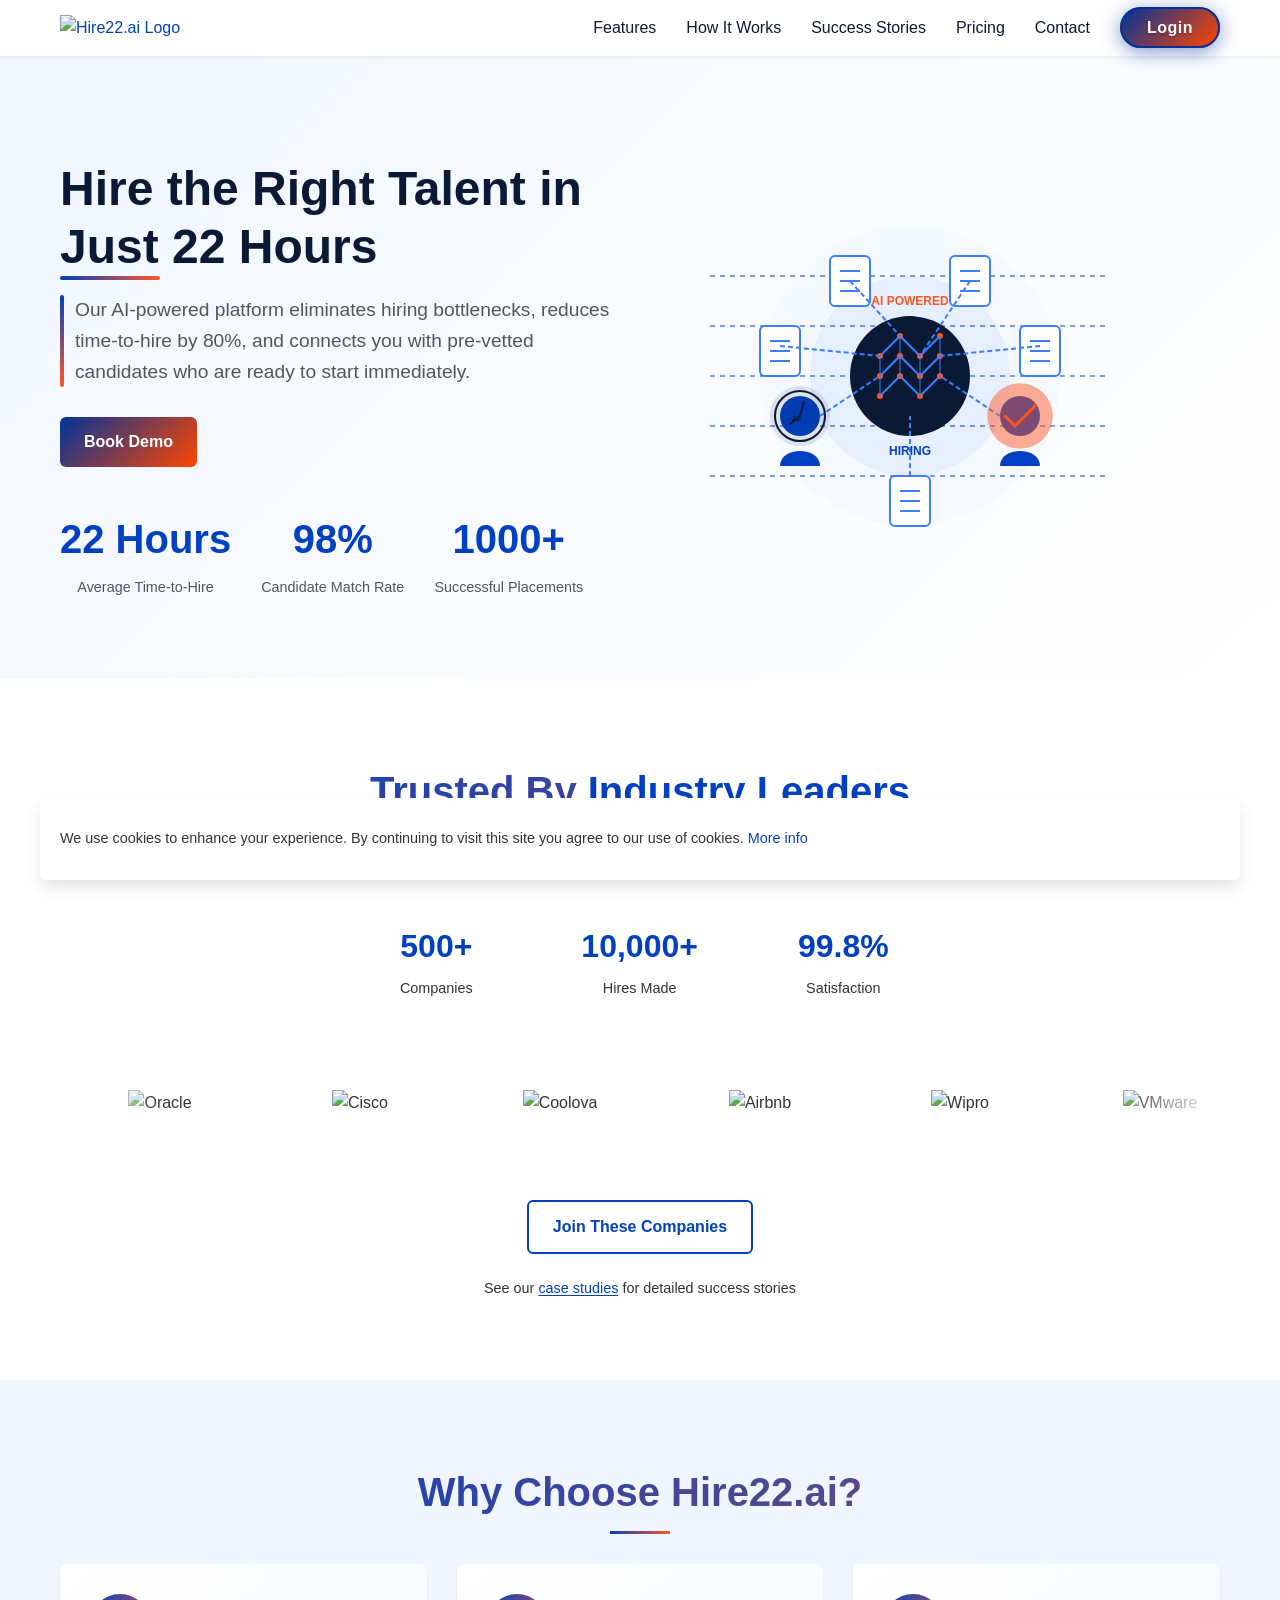
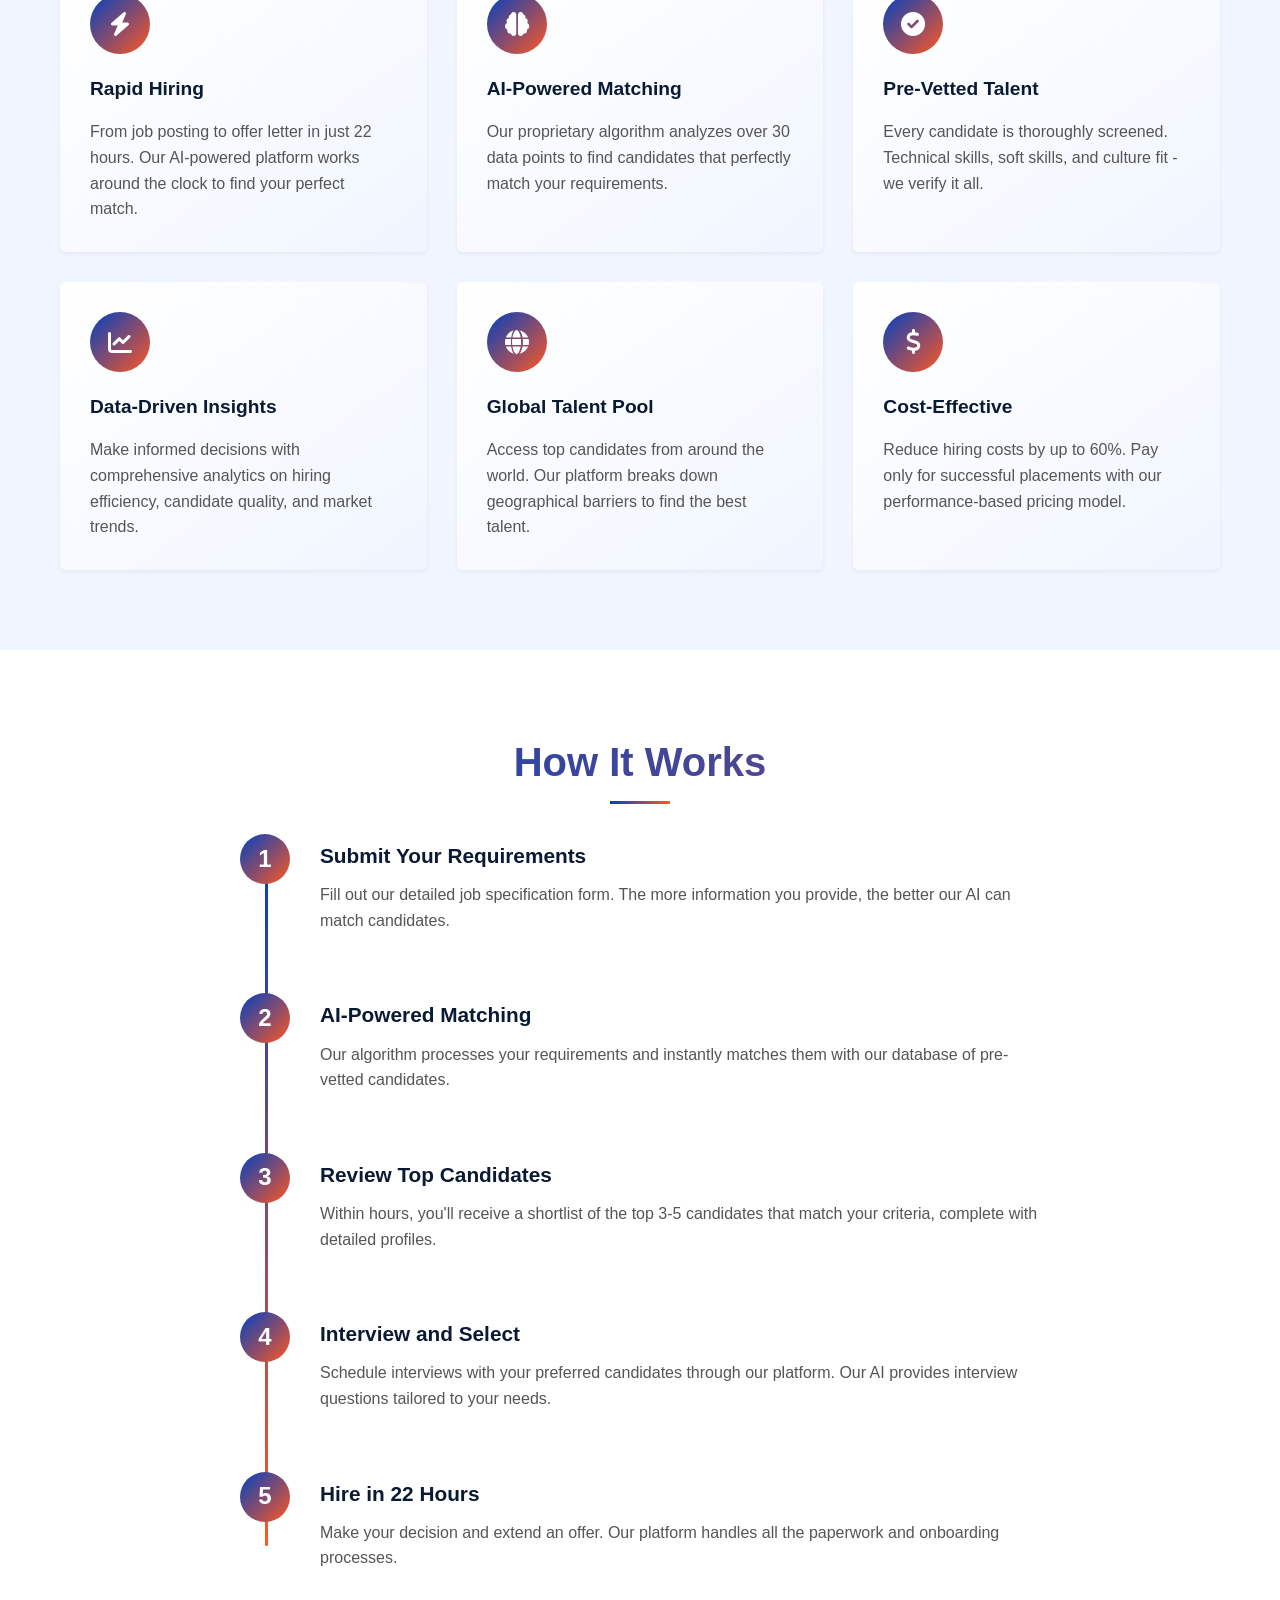
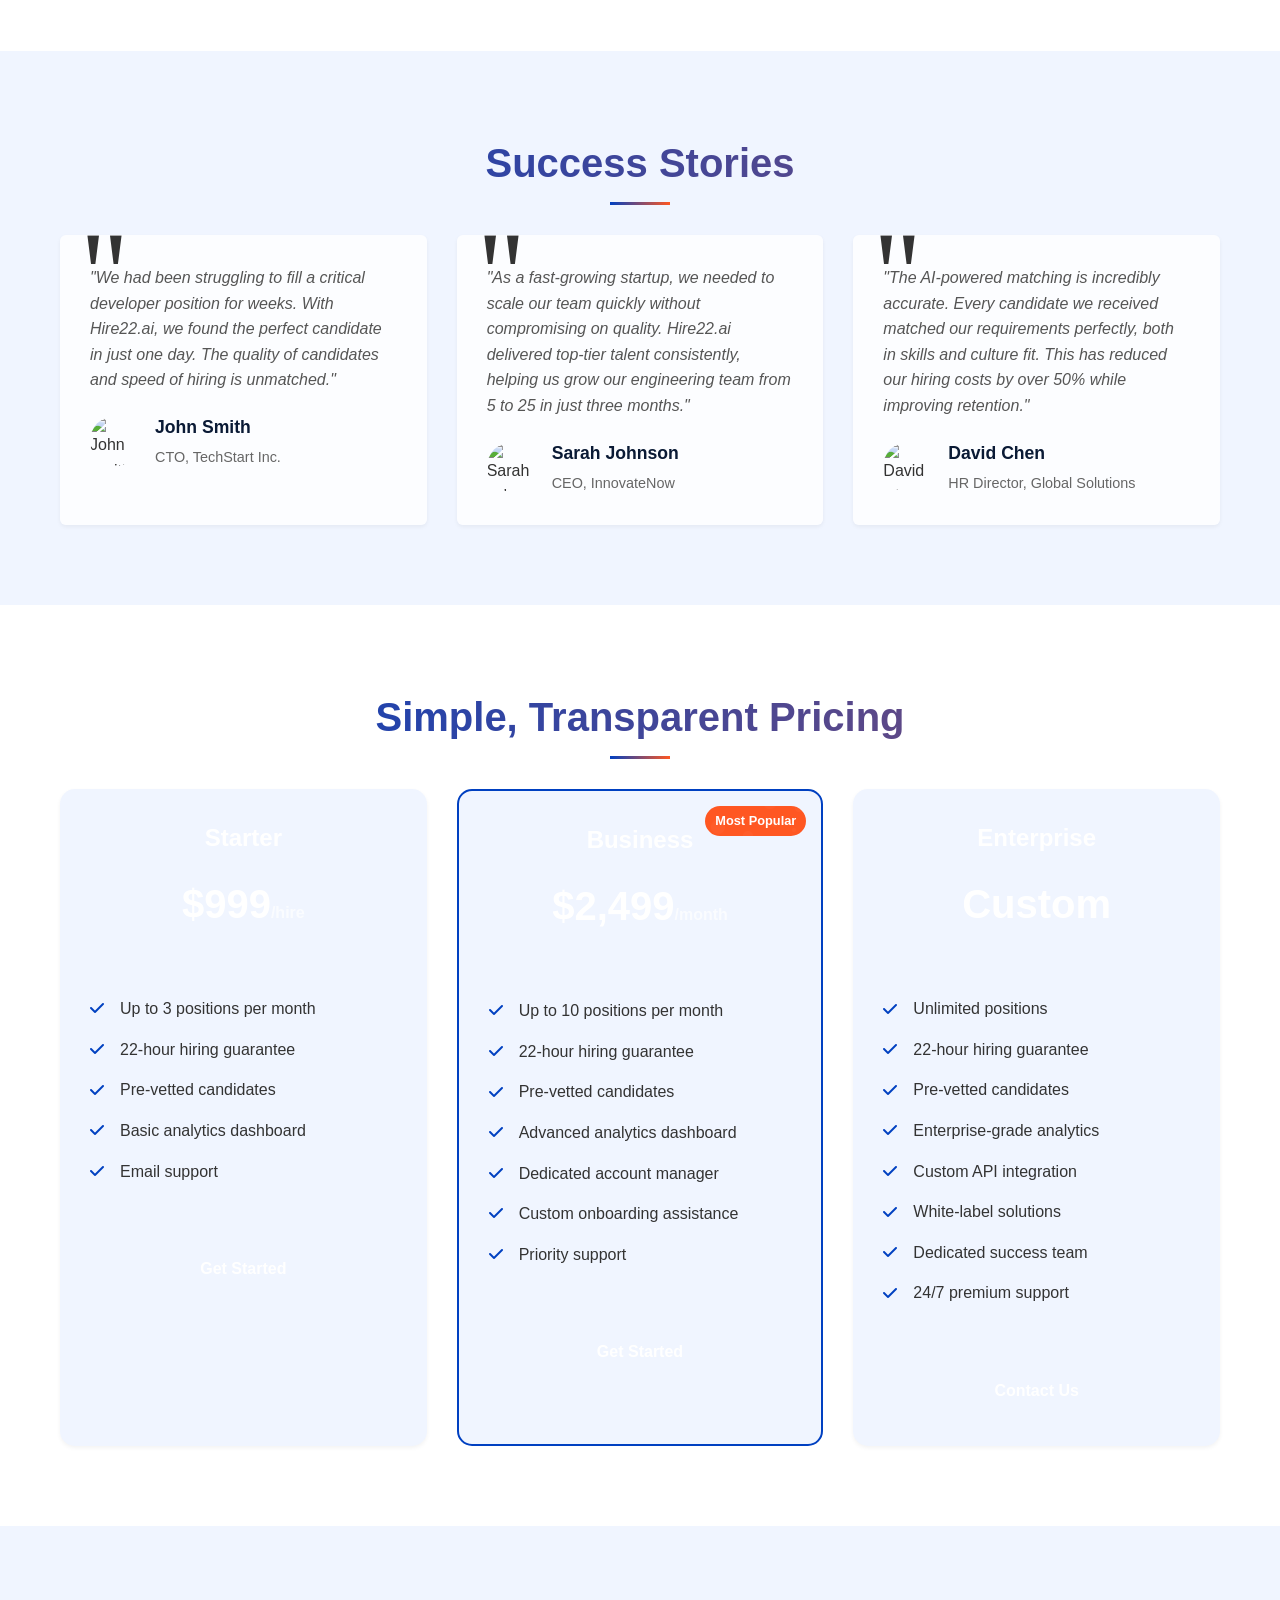
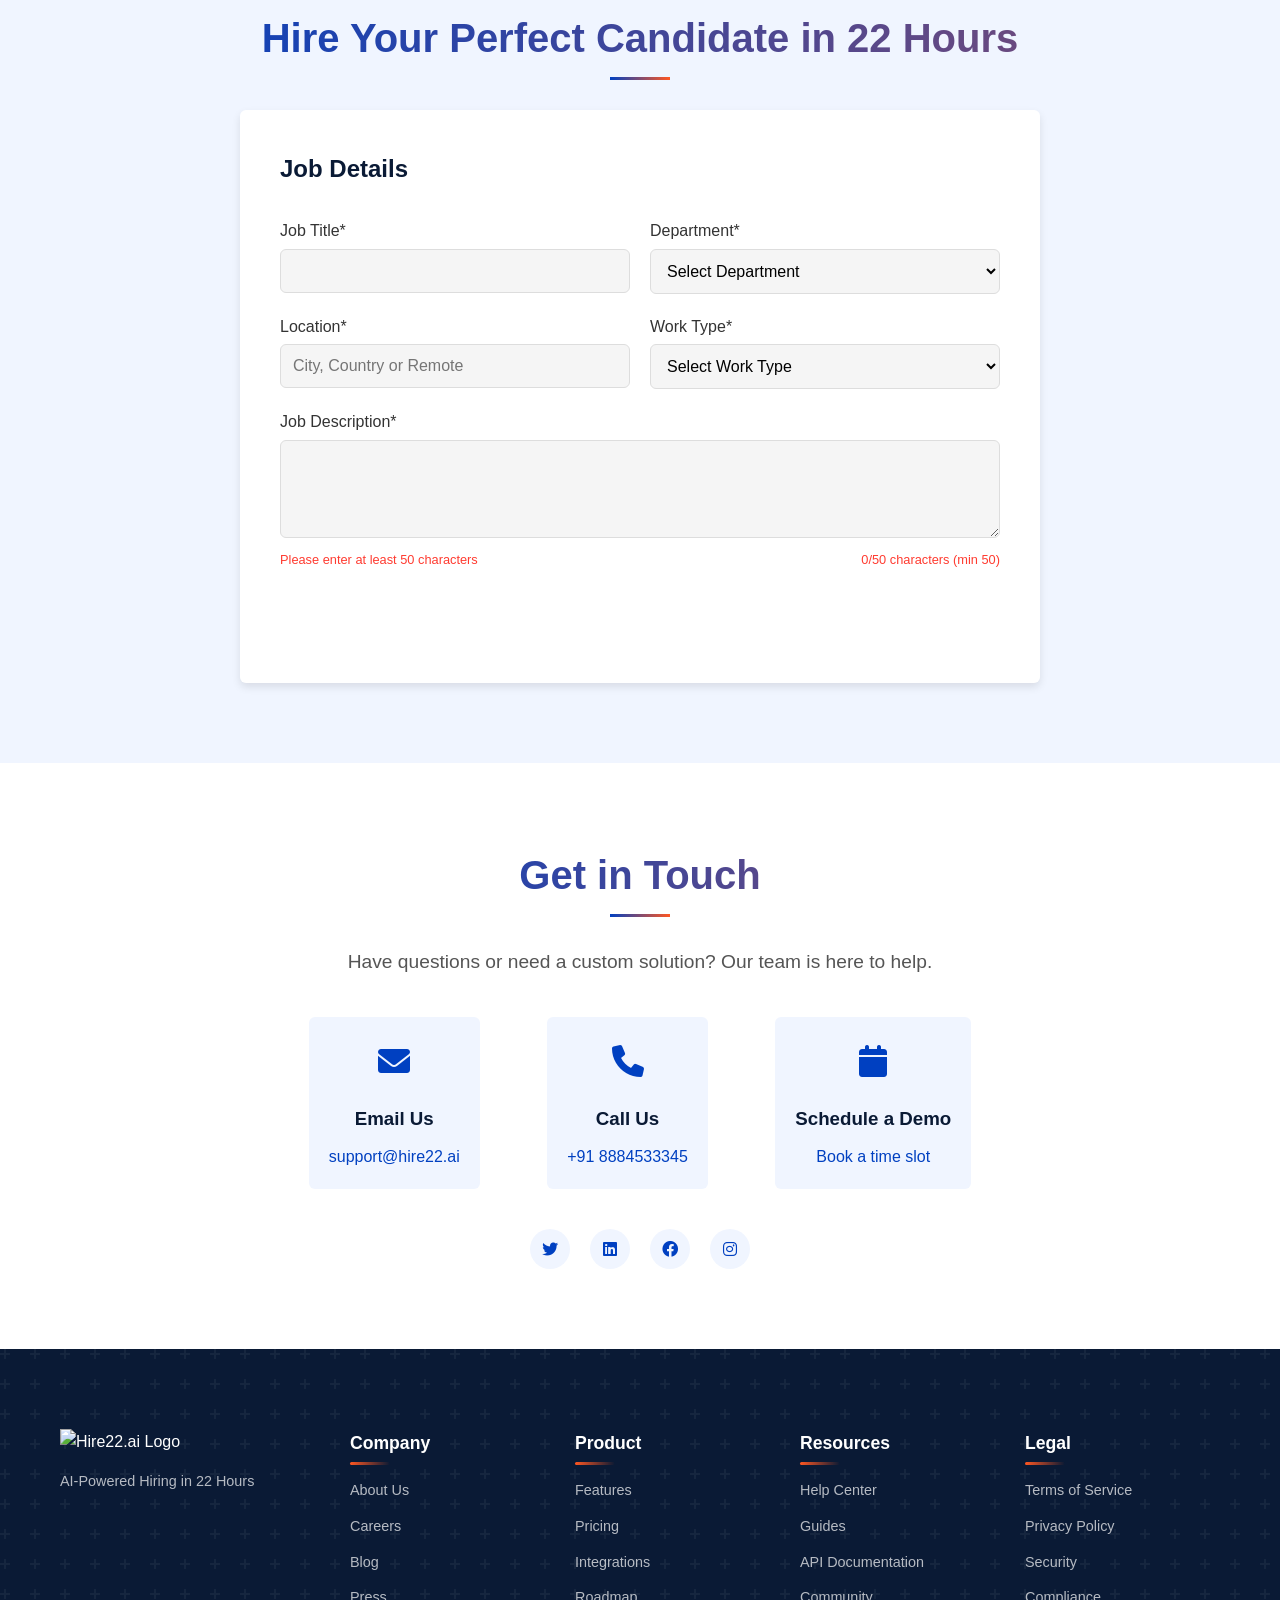
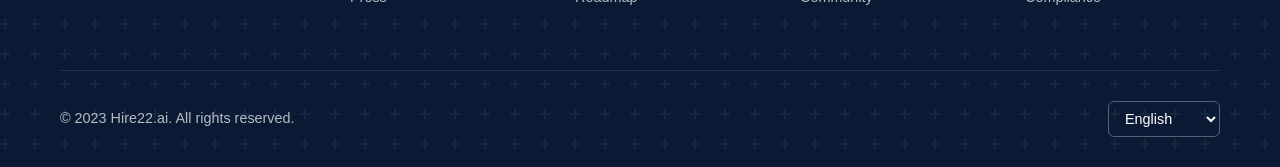
==== commit 6972f8d9: "Update index.html" ====
--- a/index.html
+++ b/index.html
@@ -43,7 +43,7 @@
                     <h1 class="hero-heading">Hire the Right Talent in Just 22 Hours</h1>
                     <p class="hero-subheading">Our AI-powered platform eliminates hiring bottlenecks, reduces time-to-hire by 80%, and connects you with pre-vetted candidates who are ready to start immediately.</p>
                     <div class="hero-cta">
-                        <a href="#hire-form" class="btn btn-primary">Hire Now</a>
+                        <a href="#hire-form" class="btn btn-primary" style ="background: linear-gradient(135deg, #003399, #FF4500);>Hire Now</a>
                         <a href="#demo" class="btn btn-secondary">Book Demo</a>
                     </div>
                     <div class="hero-stats">
@@ -964,4 +964,4 @@
         });
     </script>
 </body>
-</html> +</html> 
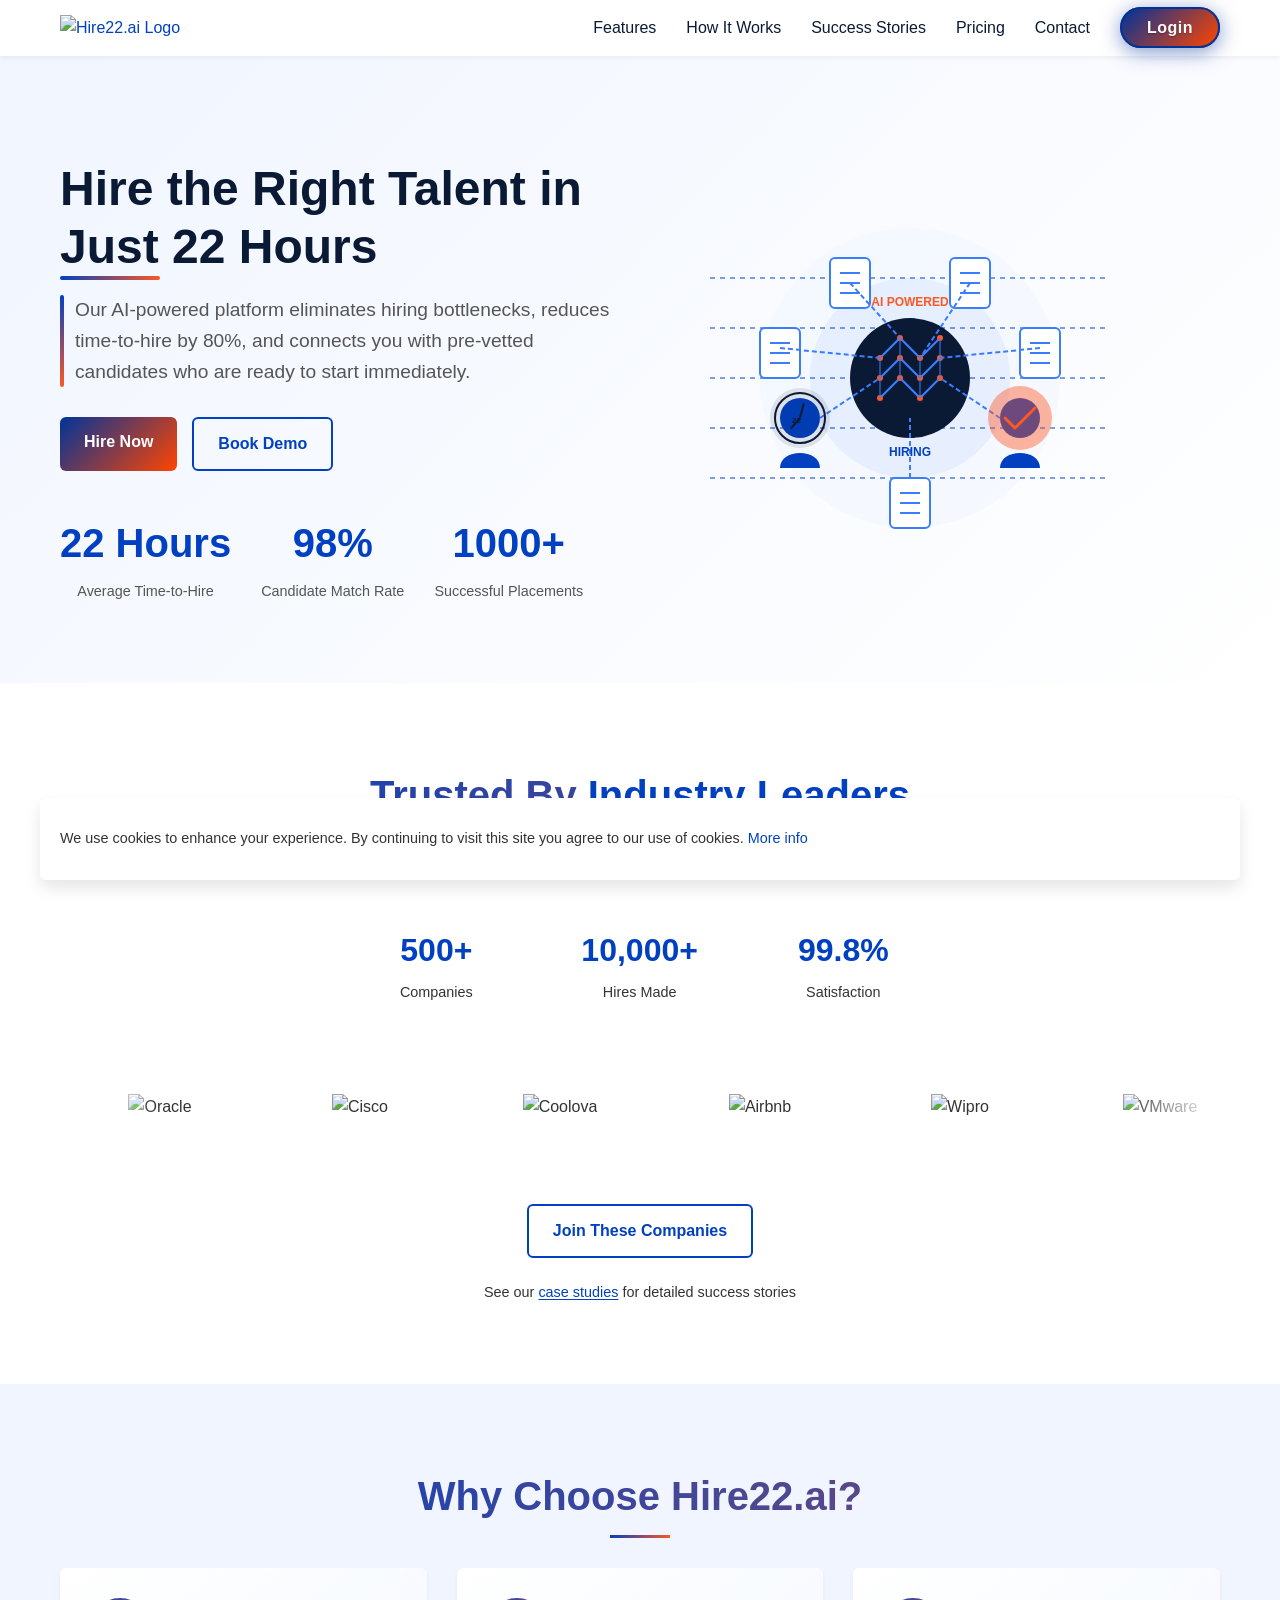
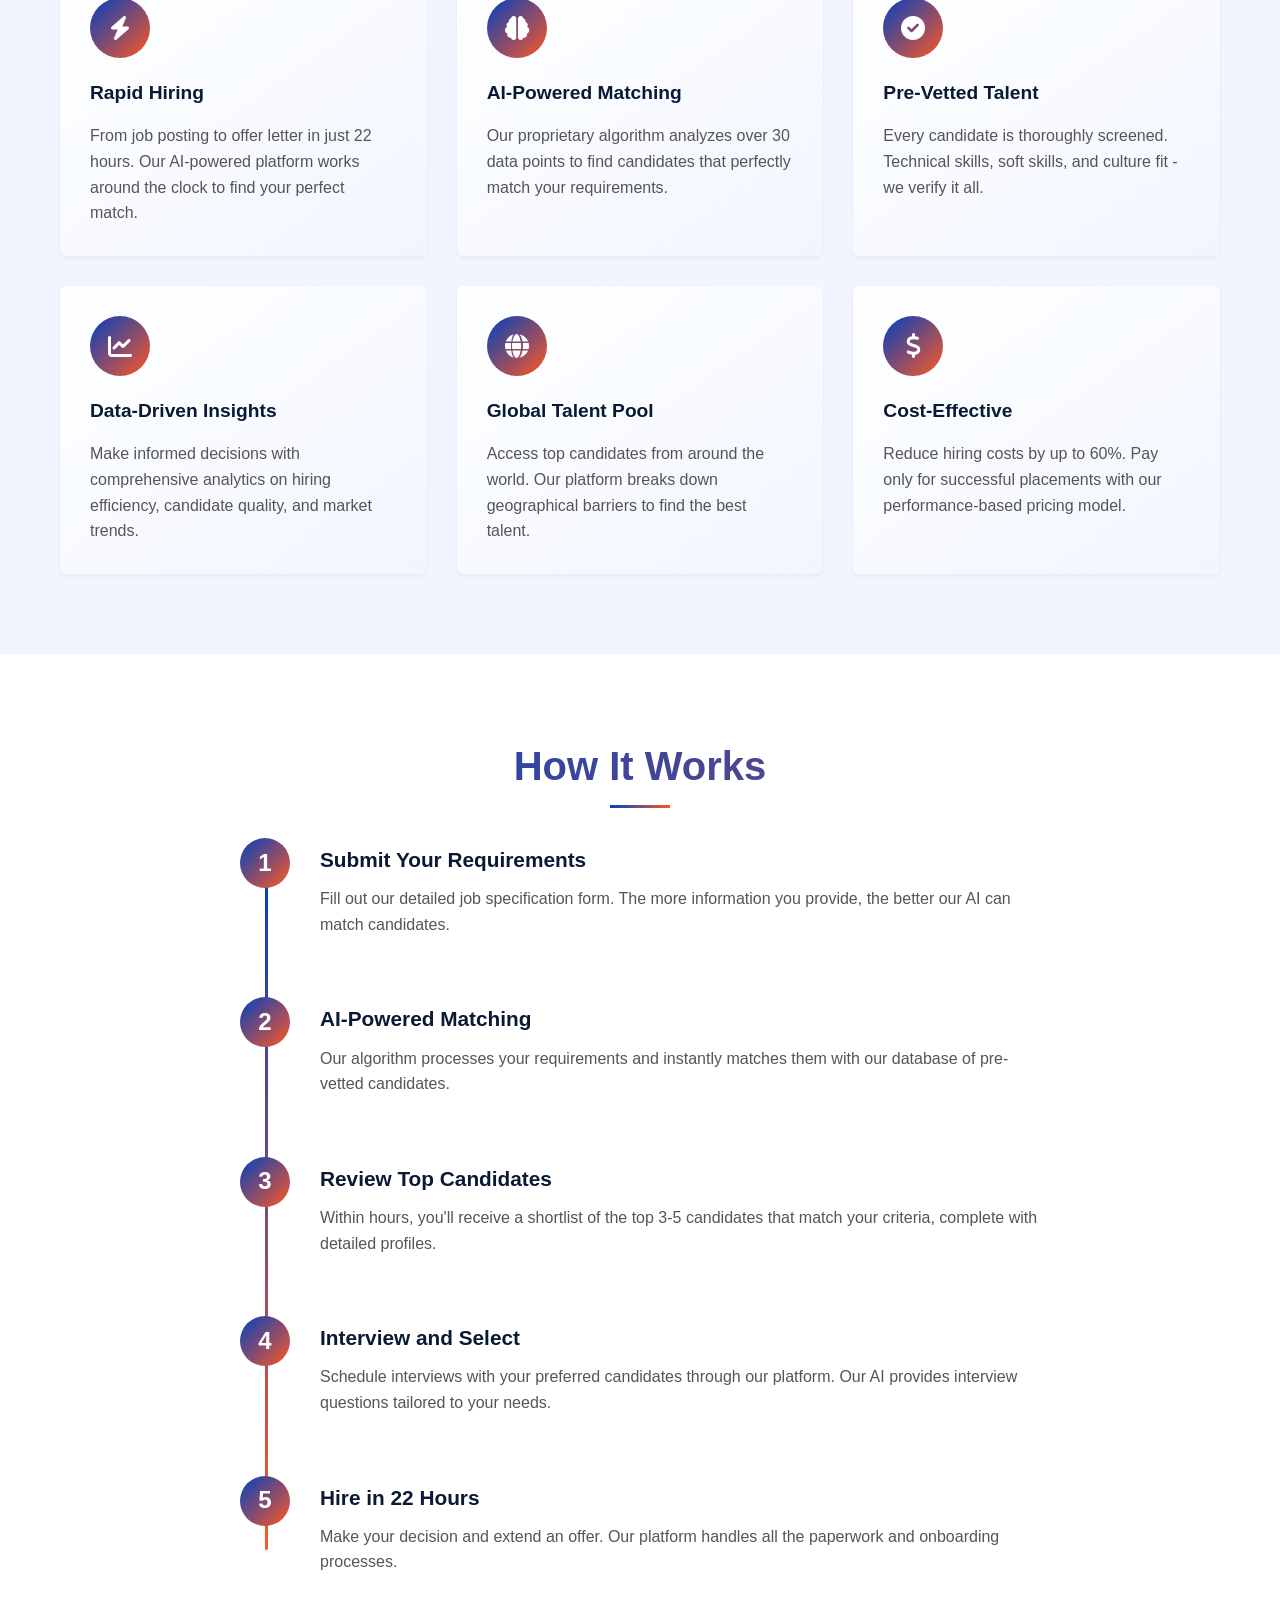
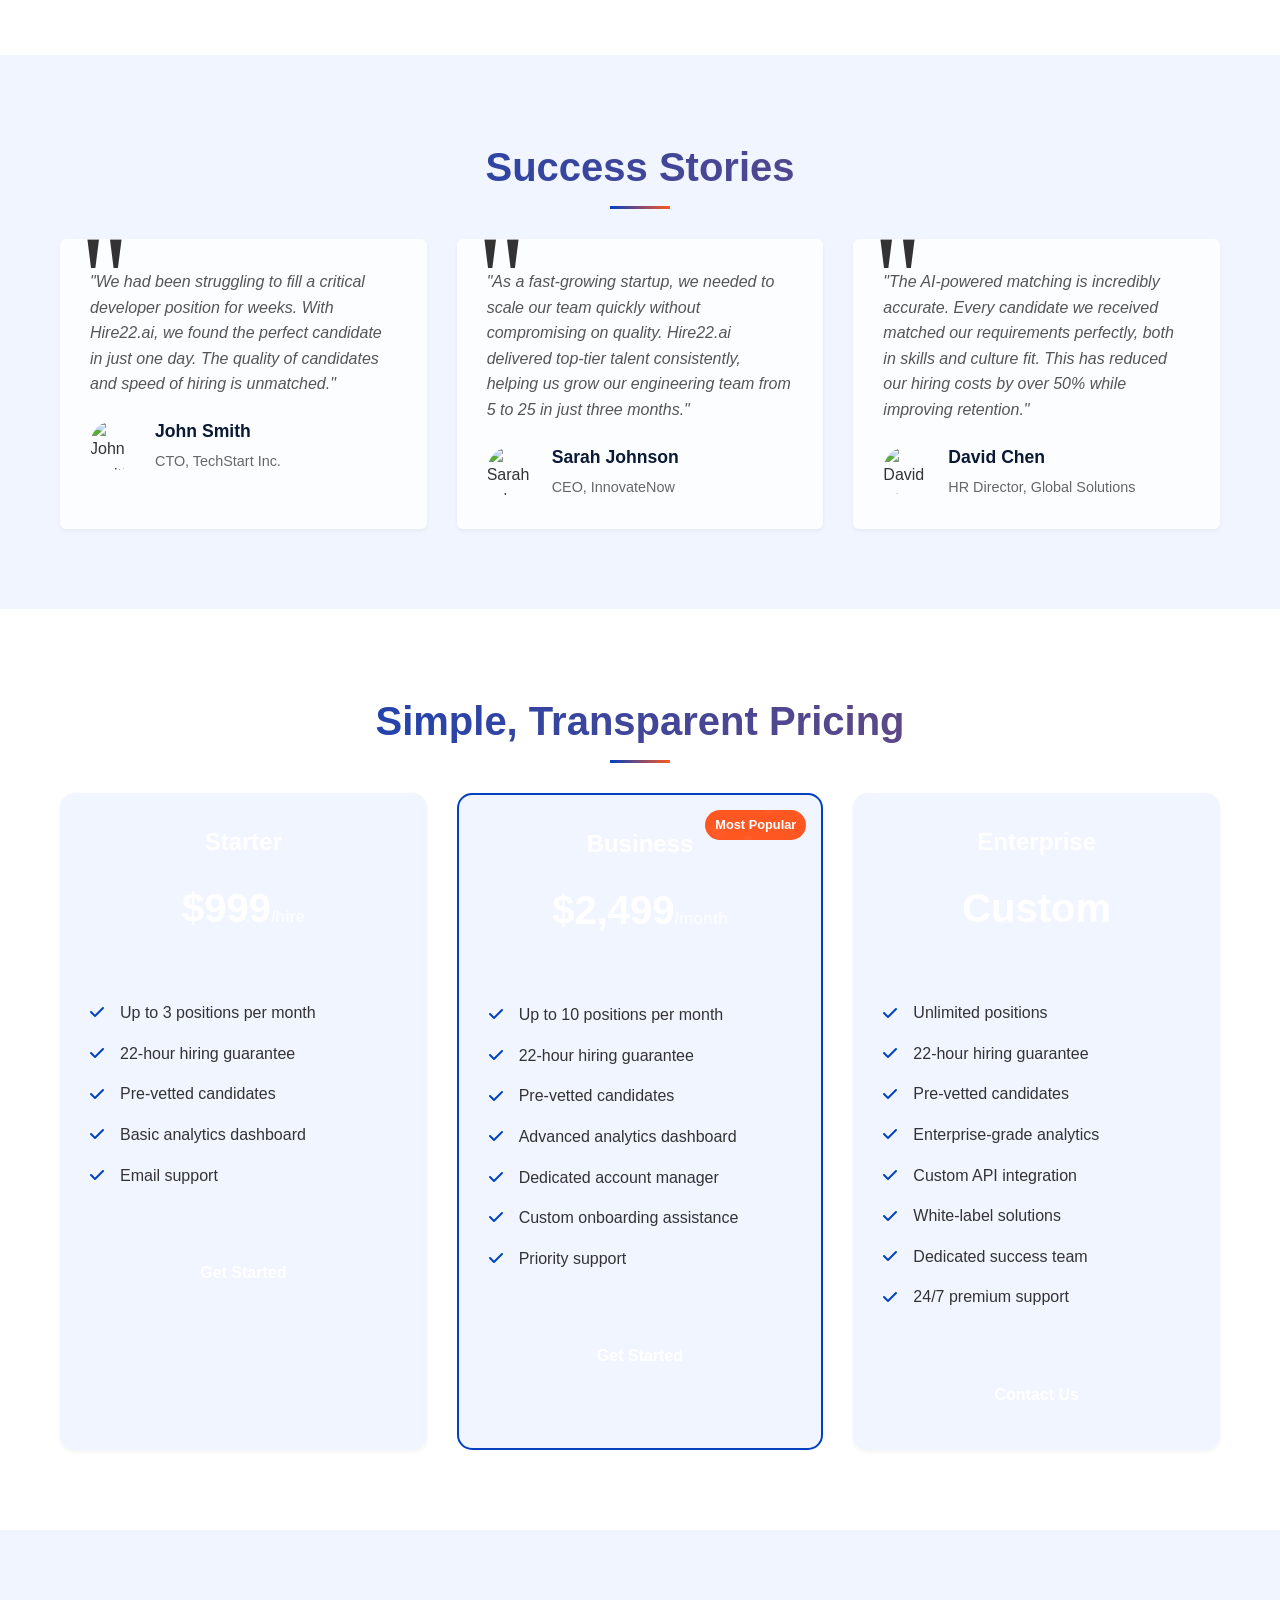
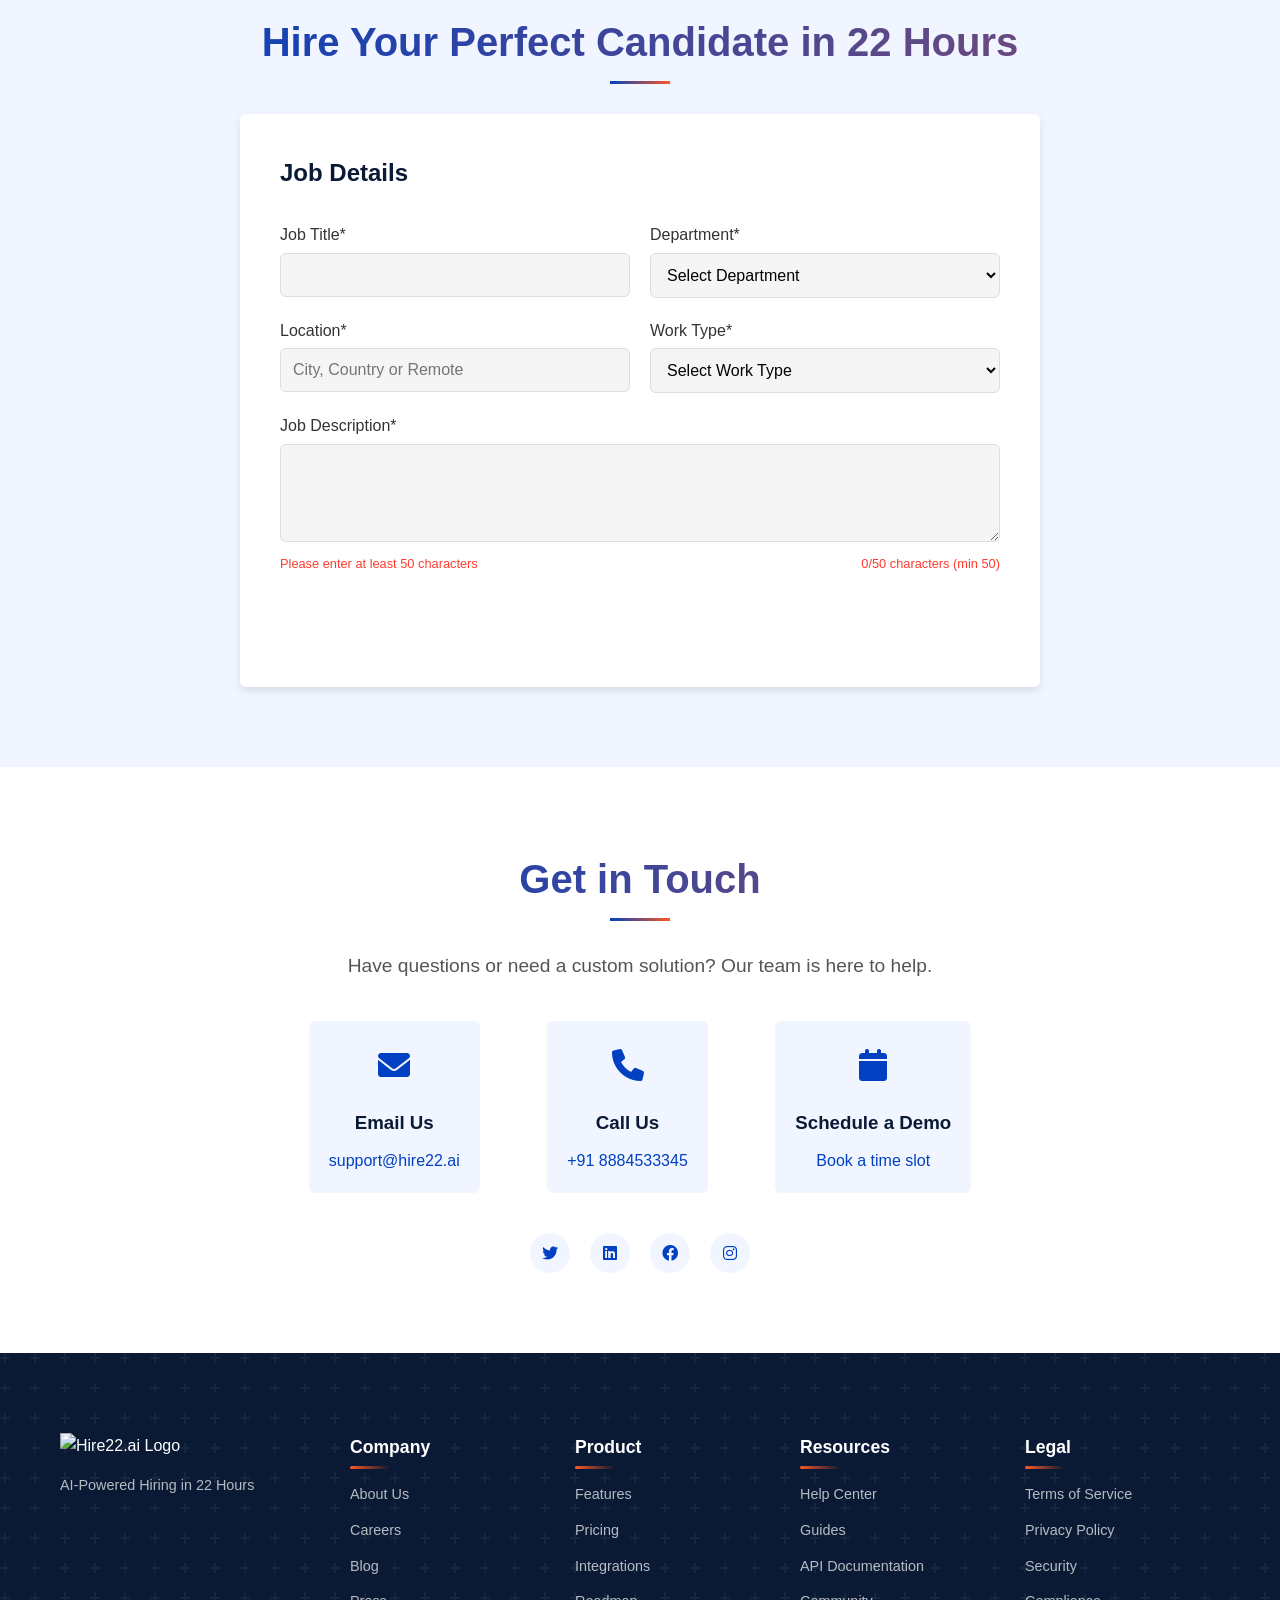
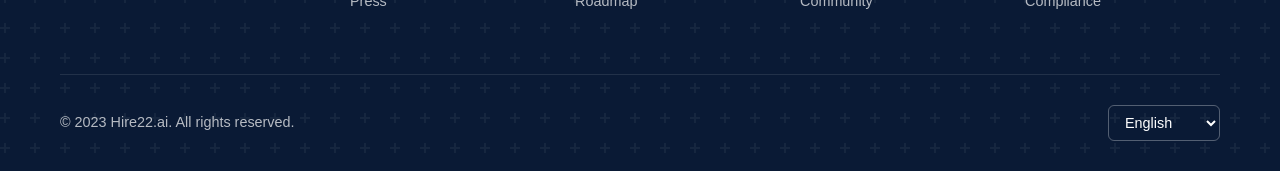
==== commit 72ebfb86: "Update index.html" ====
--- a/index.html
+++ b/index.html
@@ -43,7 +43,7 @@
                     <h1 class="hero-heading">Hire the Right Talent in Just 22 Hours</h1>
                     <p class="hero-subheading">Our AI-powered platform eliminates hiring bottlenecks, reduces time-to-hire by 80%, and connects you with pre-vetted candidates who are ready to start immediately.</p>
                     <div class="hero-cta">
-                        <a href="#hire-form" class="btn btn-primary" style ="background: linear-gradient(135deg, #003399, #FF4500);>Hire Now</a>
+                        <a href="#hire-form" class="btn btn-primary" style ="background: linear-gradient(135deg, #003399, #FF4500);" >Hire Now</a>
                         <a href="#demo" class="btn btn-secondary">Book Demo</a>
                     </div>
                     <div class="hero-stats">
